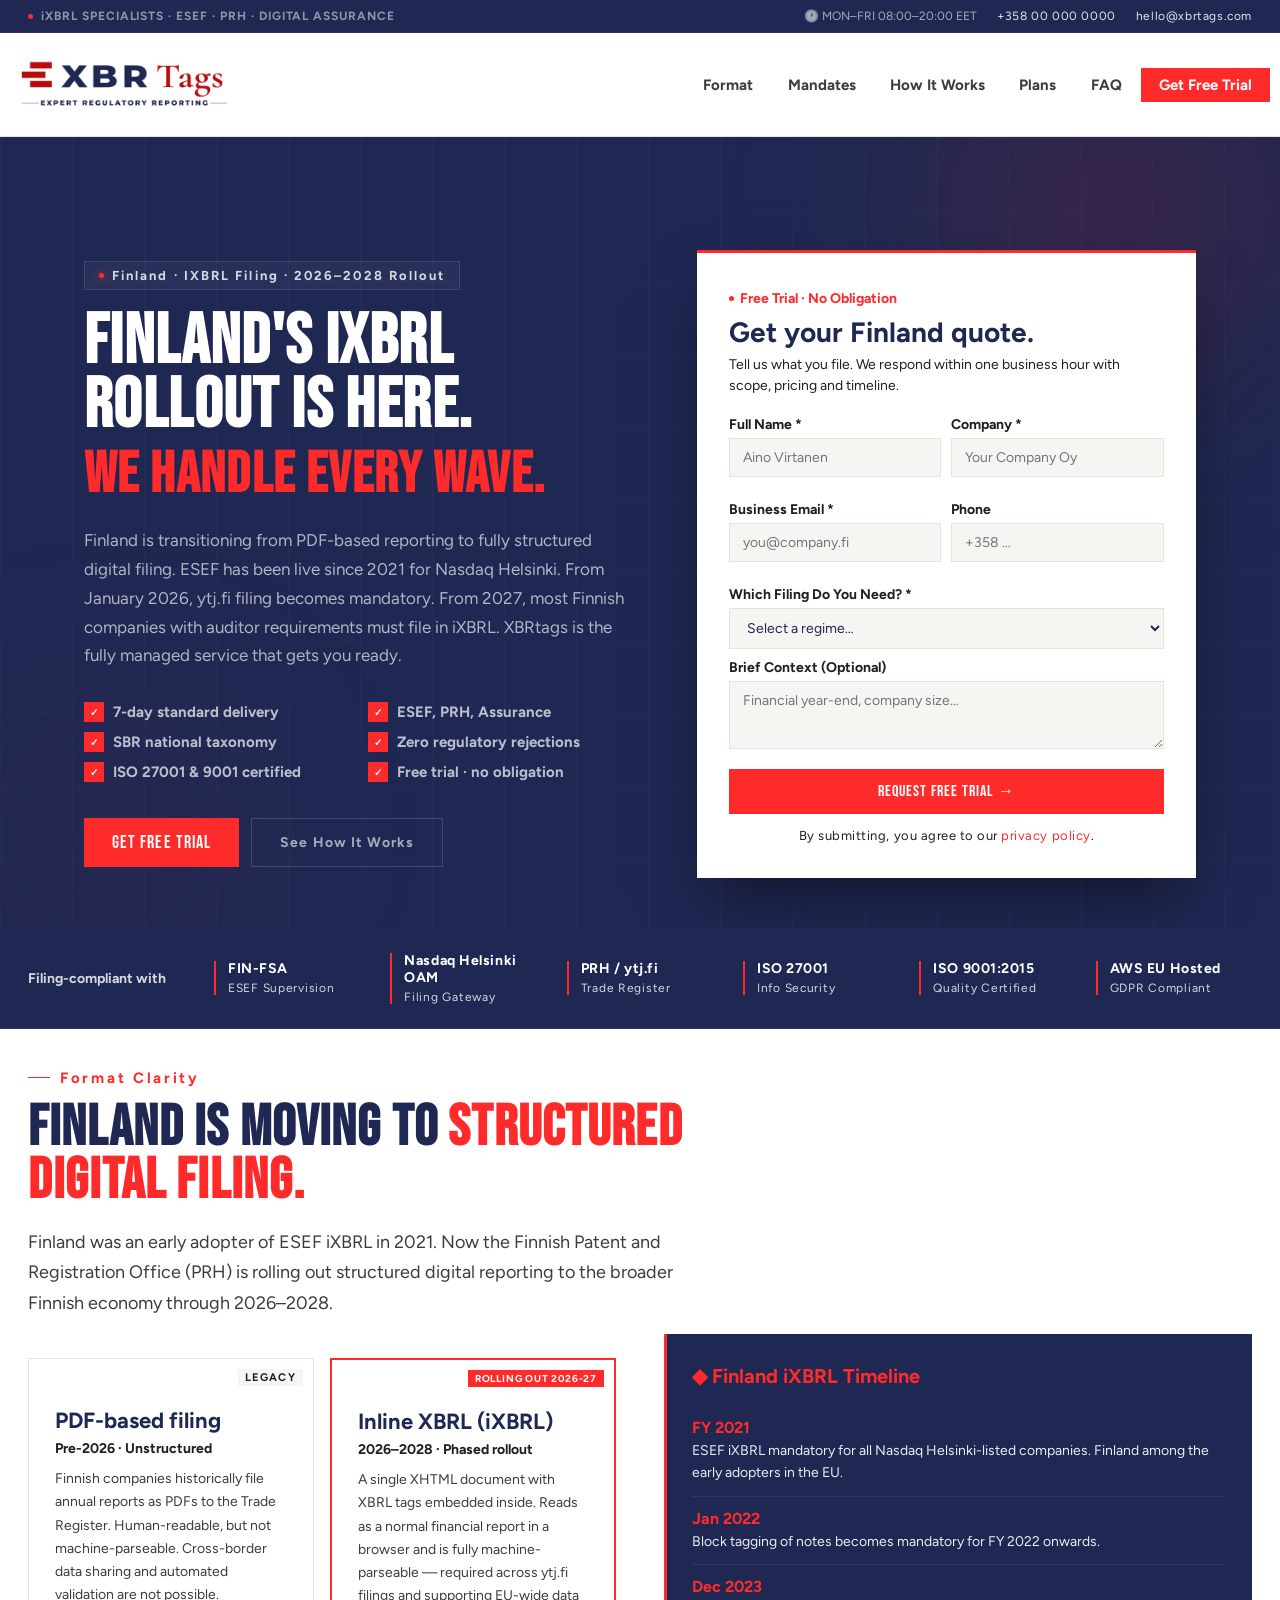
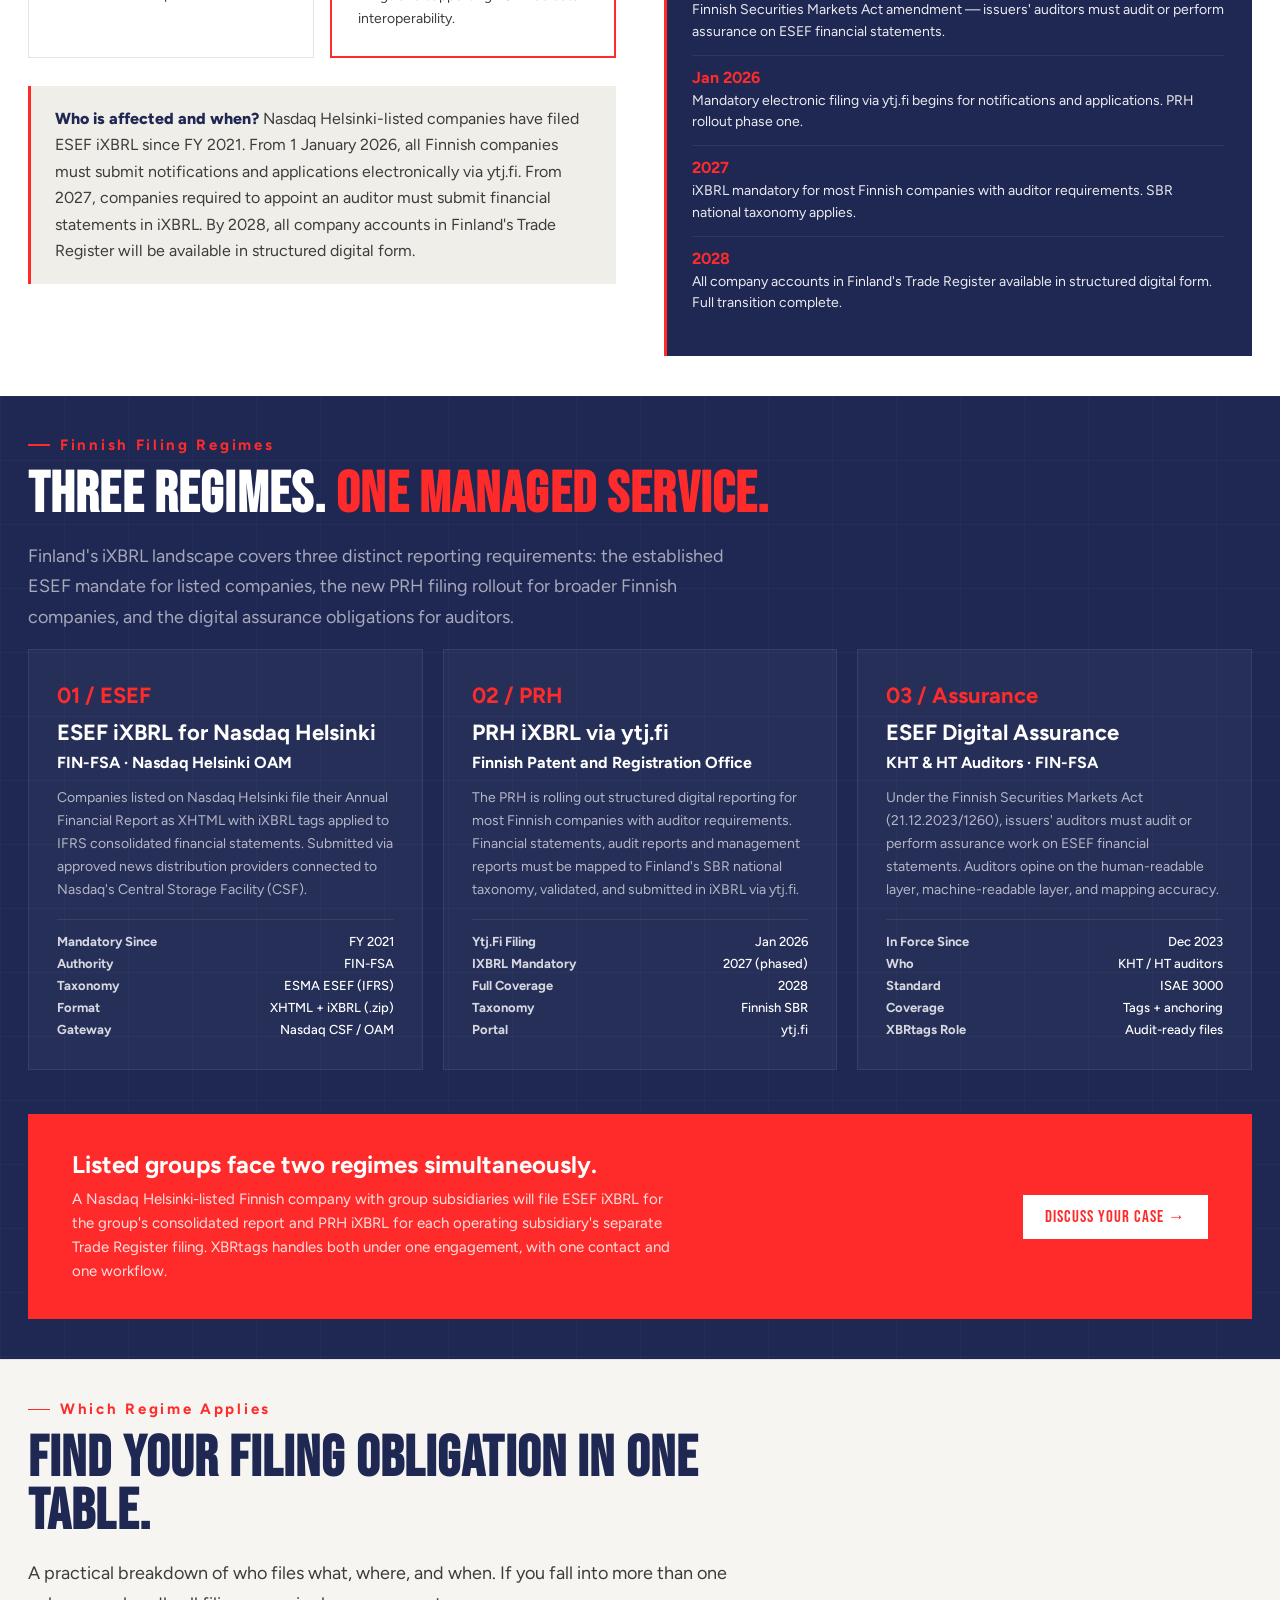
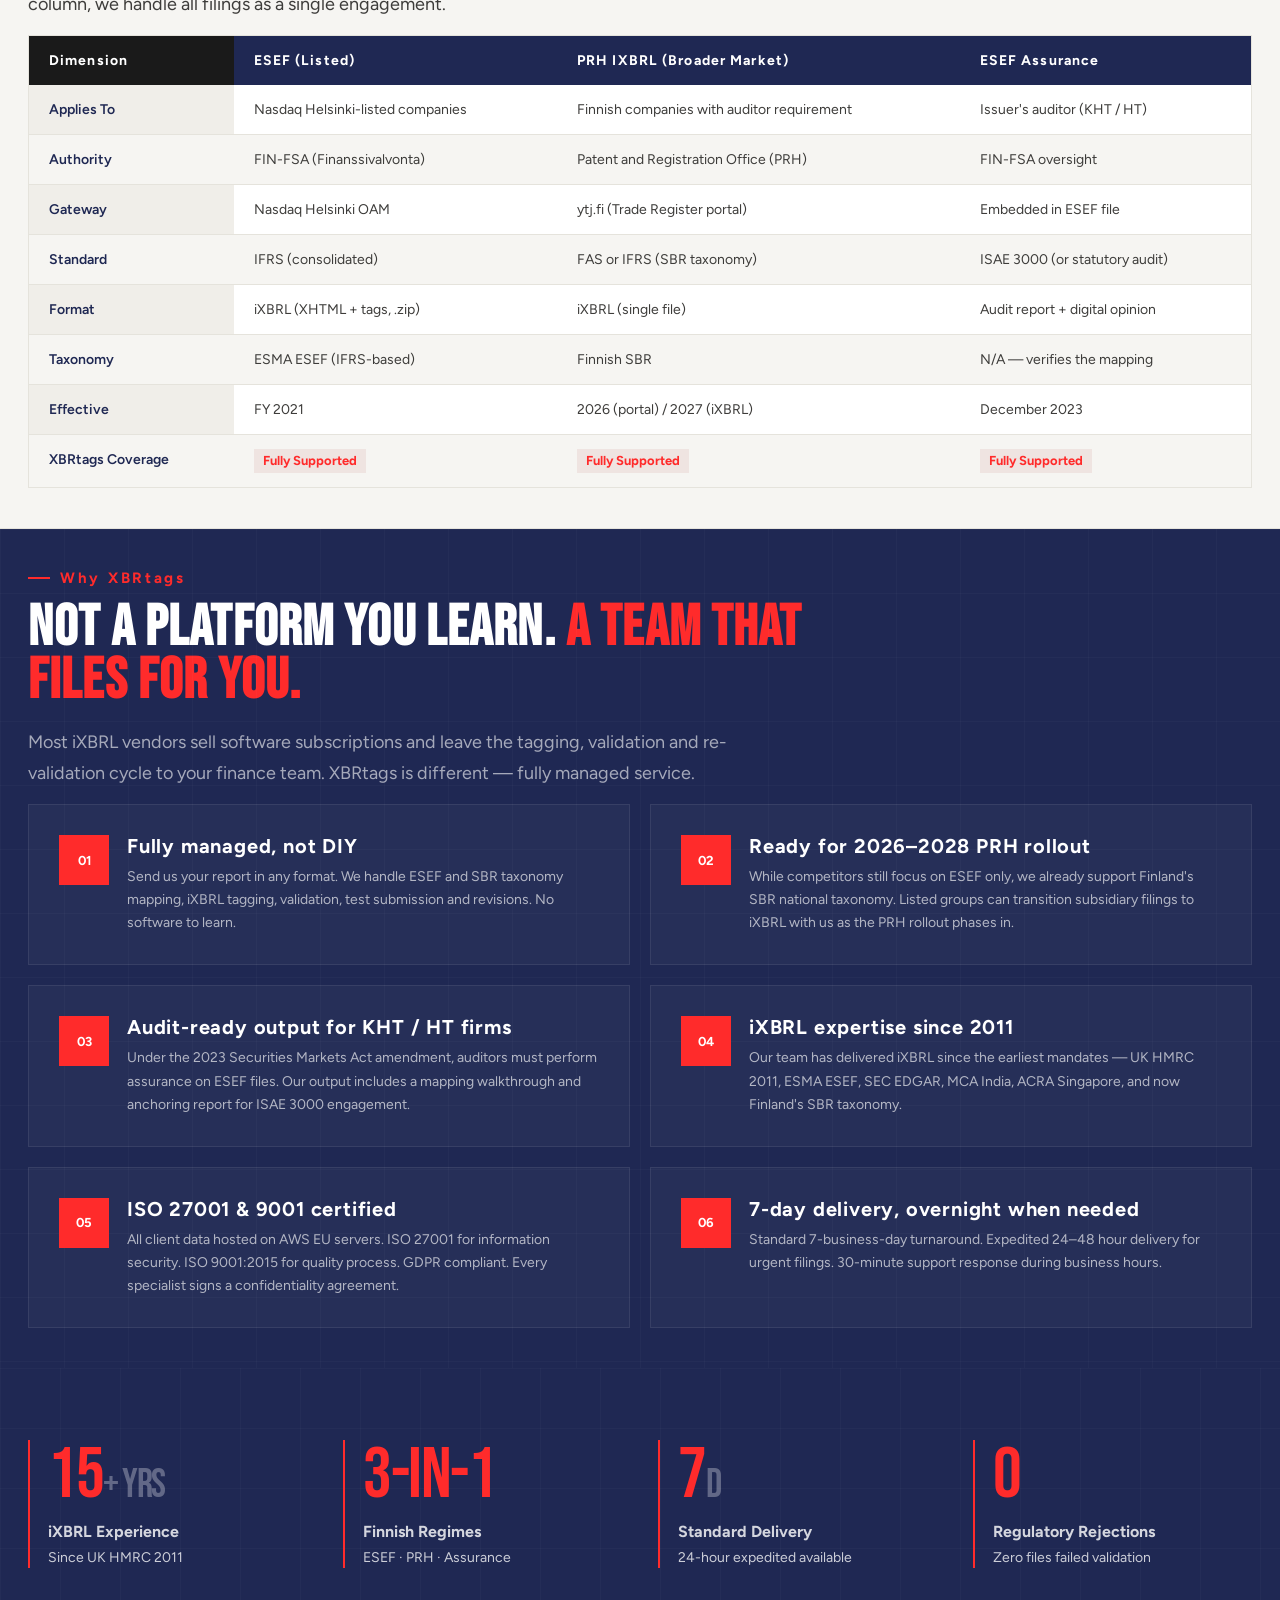
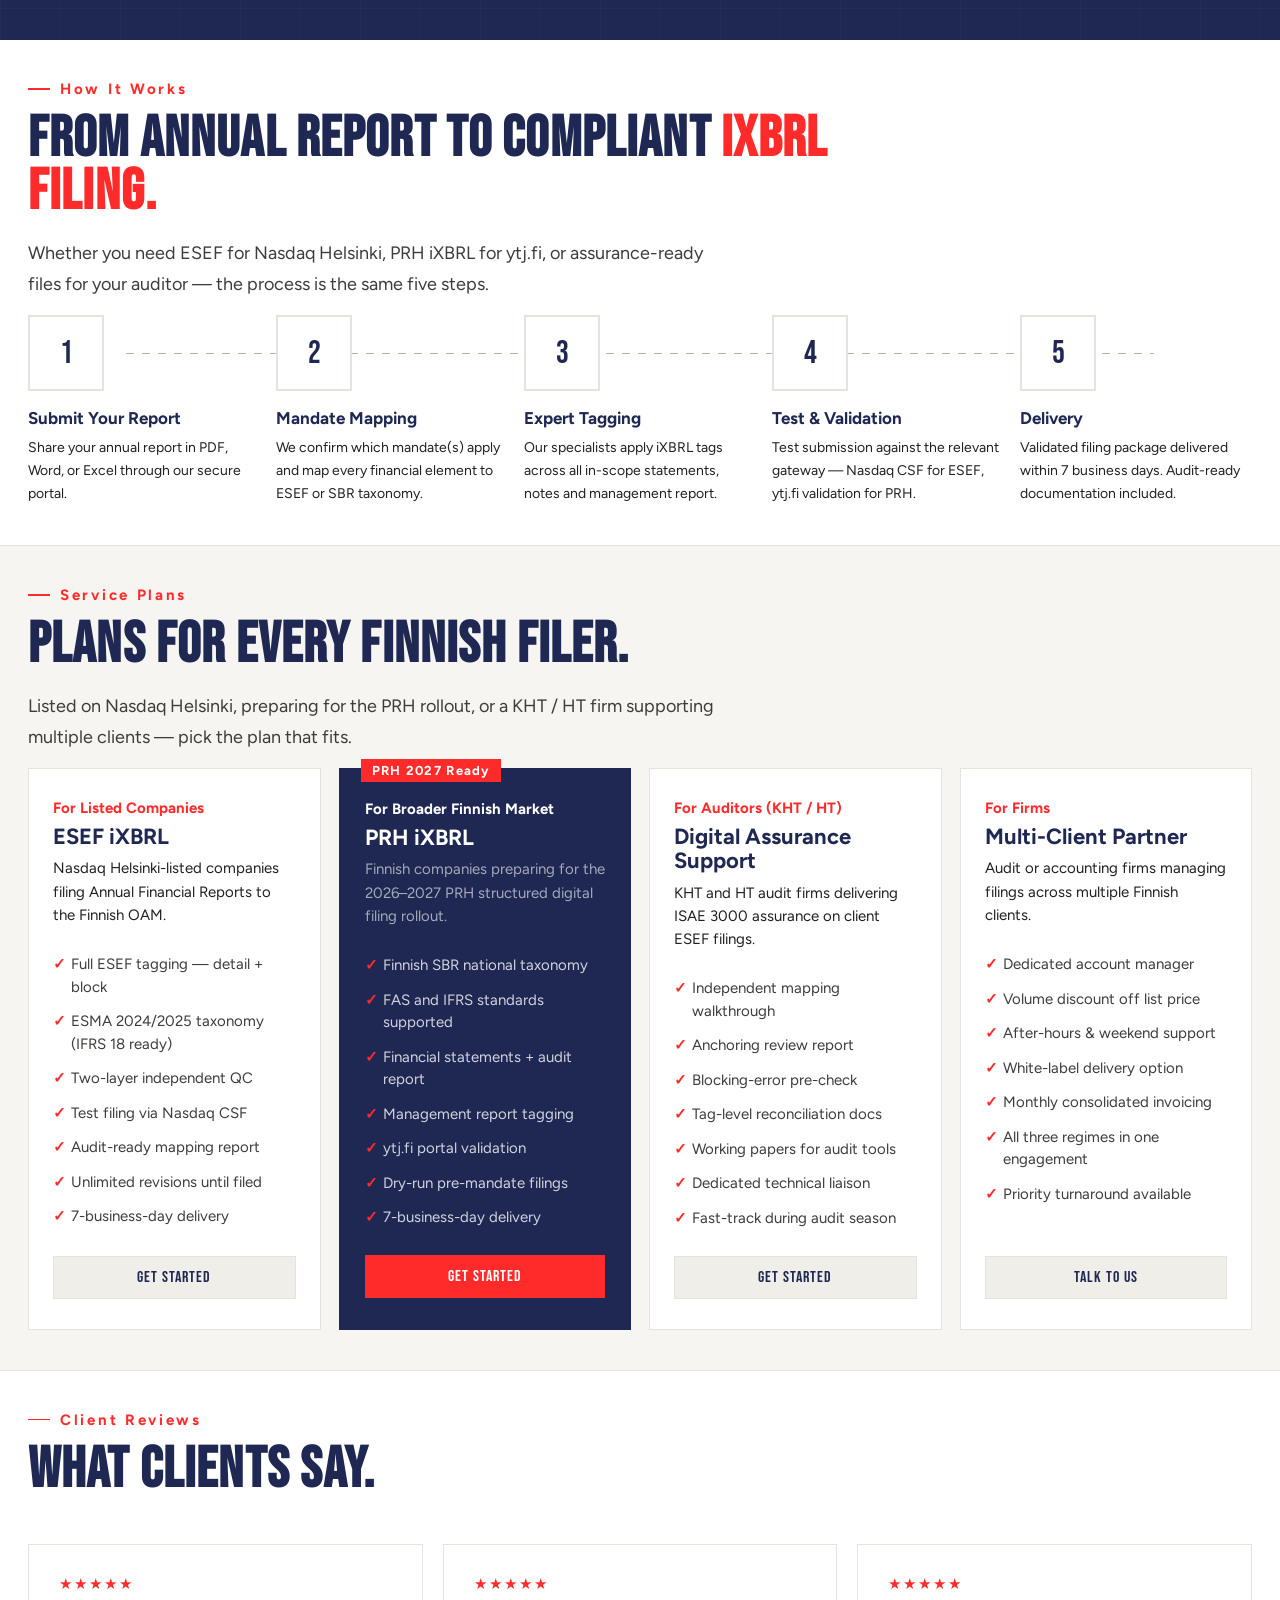
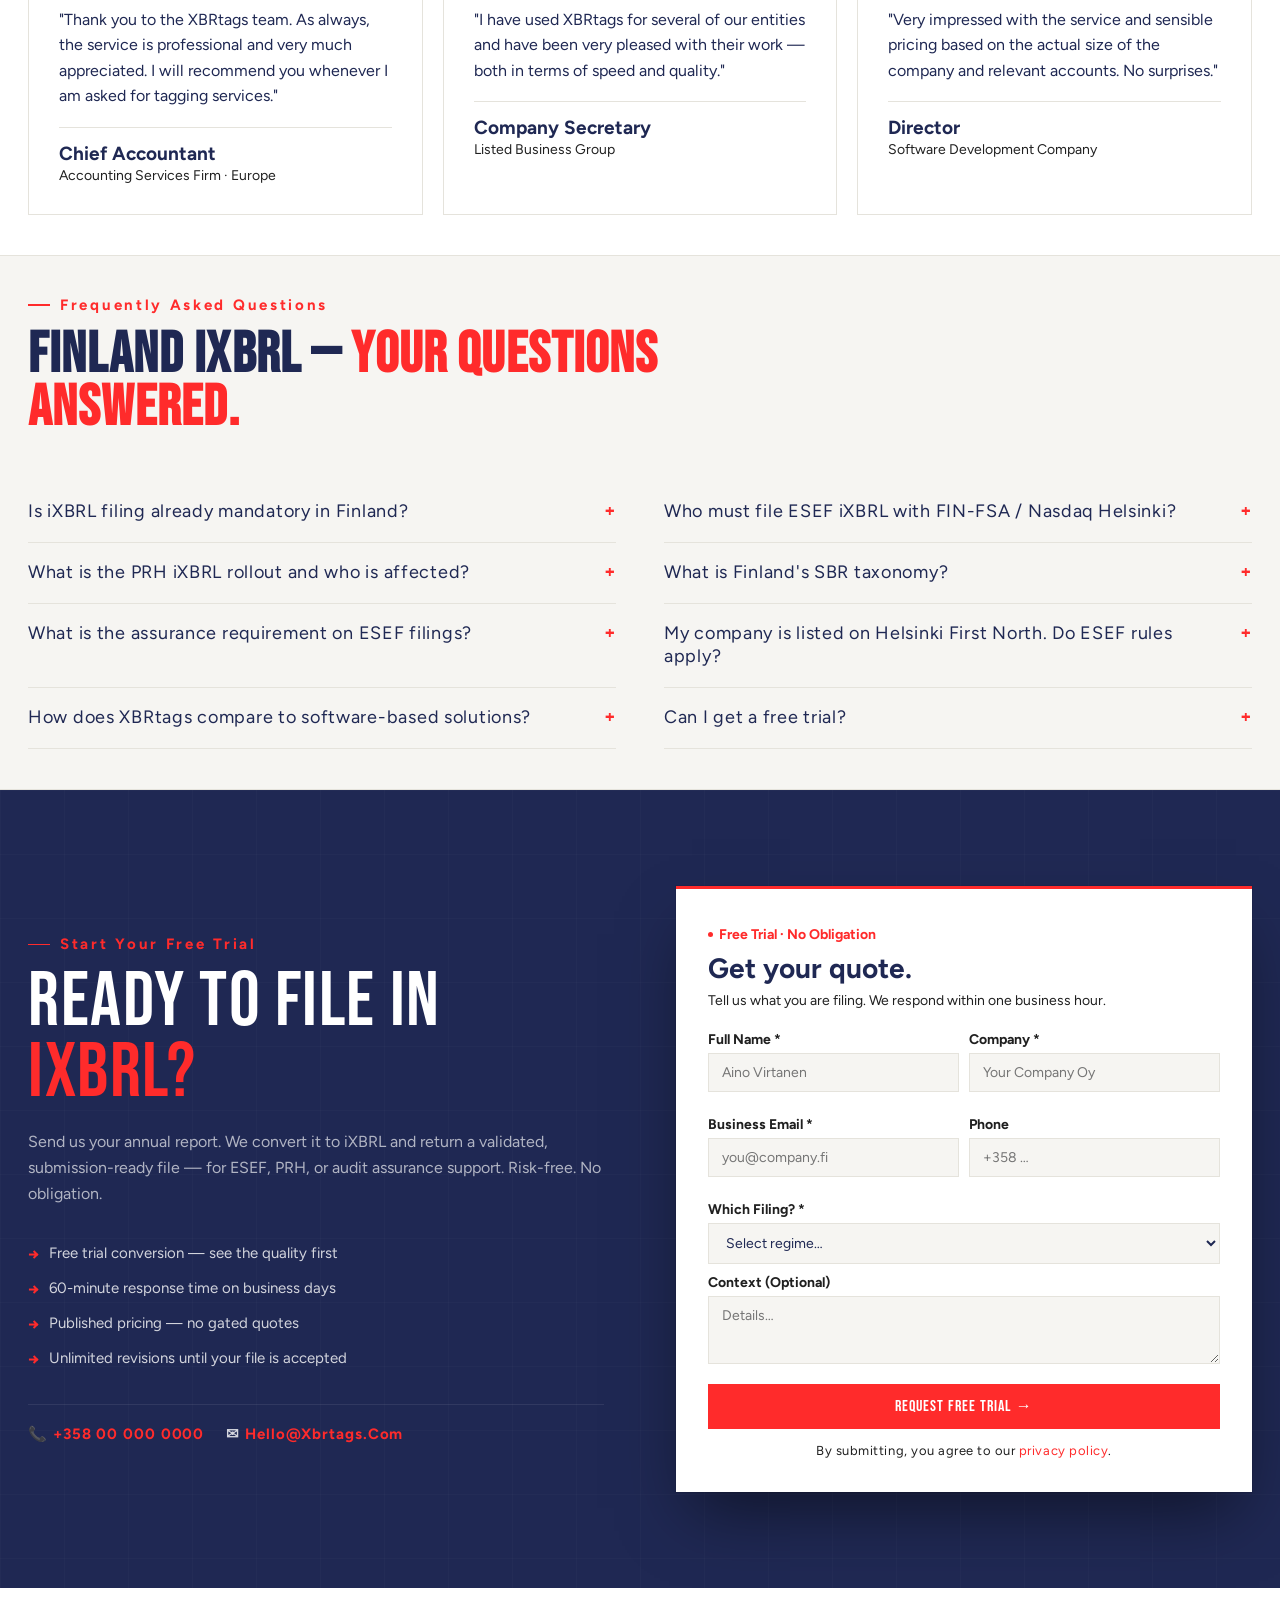
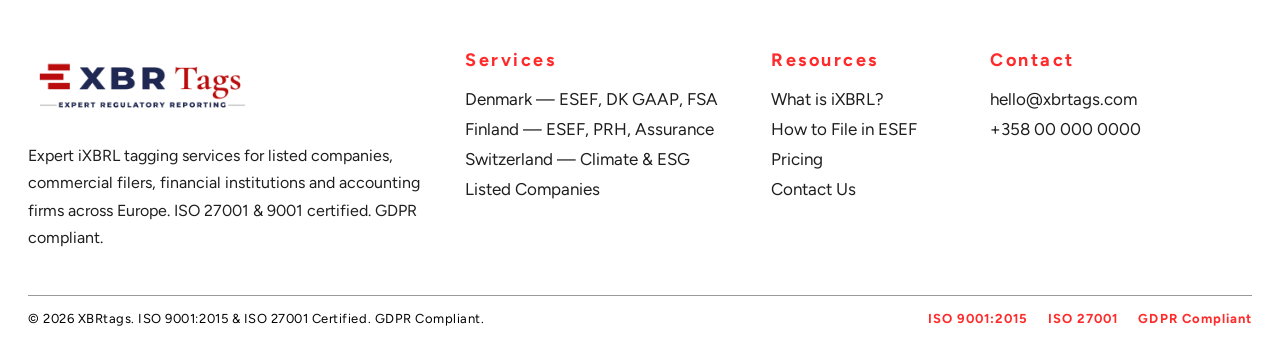
==== finland/index.html @ bd061dfb "first commit" ====
<!DOCTYPE html>
<html lang="en">
<head>
  <meta charset="UTF-8">
  <meta name="viewport" content="width=device-width, initial-scale=1.0">
  <title>iXBRL Filing Services Finland | ESEF, PRH & Digital Assurance | XBRtags</title>
  <meta name="description" content="Fully managed iXBRL filing for Finnish companies. ESEF for Nasdaq Helsinki, PRH iXBRL for ytj.fi (2026-2027 rollout) and ESEF assurance support. 7-day delivery. ISO 27001 & 9001 certified.">
  <link rel="preconnect" href="https://fonts.googleapis.com">
  <link href="https://fonts.googleapis.com/css2?family=Bebas+Neue&family=Figtree:ital,wght@0,300;0,400;0,500;0,600;0,700;0,800&family=Space+Mono:wght@400;700&display=swap" rel="stylesheet">
  <link href="https://cdn.jsdelivr.net/npm/bootstrap-icons@1.11.3/font/bootstrap-icons.css" rel="stylesheet">
<style>
*,*::before,*::after{box-sizing:border-box;margin:0;padding:0}
:root{
  --k:#1f2853;--w:#FFFFFF;--r:#ff2b2b;--r2:#B01E1E;
  --g0:#F0EEE9;--g1:#F6F5F2;--g2:#E5E3DC;--g3:#9A9890;--g4:#3D3C3A;
  --display:'Bebas Neue',sans-serif;
  --body:'Figtree',sans-serif;
  --mono:'Space Mono',monospace;
  --ease:cubic-bezier(.16,1,.3,1);
}
html{scroll-behavior:smooth;overflow-x:hidden}
body{font-family:var(--body);background:var(--w);color:var(--k);-webkit-font-smoothing:antialiased}
a{text-decoration:none;color:inherit}
.wrap{max-width:1350px;margin:0 auto;padding:0 28px}

/* REVEAL */
.rv{opacity:0;transform:translateY(24px);transition:opacity .85s var(--ease),transform .85s var(--ease)}
.rv.in{opacity:1;transform:none}
.d1{transition-delay:.1s}.d2{transition-delay:.2s}.d3{transition-delay:.32s}

/* TOP BAR */
.top-bar{background:var(--k);color:rgba(255,255,255,.6); font-size:12px;padding:9px 0;border-bottom:1px solid rgba(255,255,255,.06)}
.top-bar-inner{display:flex;justify-content:space-between;align-items:center;gap:16px;flex-wrap:wrap}
.top-bar-left{display:flex;align-items:center;gap:8px;color:rgba(255,255,255,.5);font-weight:700;letter-spacing:.08em}
.top-bar-left .dot{width:5px;height:5px;border-radius:50%;background:var(--r);flex-shrink:0}
.top-bar-right{display:flex;gap:20px;align-items:center}
.top-bar-right a{color:rgba(255, 255, 255, 0.882);transition:color .15s;letter-spacing:.05em}
.top-bar-right a:hover{color:#ff2b2b}

/* NAV */
nav{background:var(--w);border-bottom:1px solid var(--g2);position:sticky;top:0;z-index:100;box-shadow:0 2px 8px rgba(0,0,0,.06);transition:box-shadow .3s}
nav.scrolled{box-shadow:0 4px 20px rgba(0,0,0,.1)}
.nav-inner{display:flex;justify-content:space-between;align-items:center;padding:14px 10px !important;gap:16px}
.logo{display:flex;align-items:center}
.logo-text{font-family:var(--display);font-size:28px;color:var(--k);letter-spacing:.06em}
.logo-text span{color:var(--r)}
.nav-links{display:flex;gap:4px;align-items:center}
.nav-links a{display:flex;align-items:center;gap:5px;padding:0 .95rem;
      font-family:var(--body);font-size:15px;font-weight:700;color:var(--g4);
      border:none;background:none;cursor:pointer;position:relative;transition:color .15s;white-space:nowrap;}
.nav-links a:hover{color:var(--k);background:var(--g0)}
.nav-cta{background:var(--r)!important;color:var(--w)!important;padding:8px 18px!important}
.nav-cta:hover{background:var(--r2)!important;color:var(--w)!important}

/* HAMBURGER */
.hamburger{display:none;flex-direction:column;justify-content:center;align-items:center;width:40px;height:40px;border:1.5px solid var(--g2);border-radius:2px;background:var(--w);cursor:pointer;gap:5px;flex-shrink:0;transition:all .2s;padding:0}
.hamburger:hover{border-color:var(--r);background:var(--g0)}
.hamburger span{display:block;width:20px;height:2px;background:var(--k);border-radius:0;transition:all .3s var(--ease);transform-origin:center}
.hamburger.open span:nth-child(1){transform:translateY(7px) rotate(45deg)}
.hamburger.open span:nth-child(2){opacity:0;transform:scaleX(0)}
.hamburger.open span:nth-child(3){transform:translateY(-7px) rotate(-45deg)}

/* MOBILE MENU */
.mobile-menu{display:none;position:fixed;top:0;left:0;right:0;bottom:0;z-index:190;pointer-events:none}
.mobile-menu.open{pointer-events:all}
.mobile-menu-backdrop{position:absolute;inset:0;background:rgba(0,0,0,.6);opacity:0;transition:opacity .3s}
.mobile-menu.open .mobile-menu-backdrop{opacity:1}
.mobile-menu-panel{position:absolute;top:0;right:0;width:min(320px,88vw);height:100%;background:var(--w);box-shadow:-8px 0 40px rgba(0,0,0,.2);transform:translateX(100%);transition:transform .35s var(--ease);display:flex;flex-direction:column;overflow-y:auto}
.mobile-menu.open .mobile-menu-panel{transform:translateX(0)}
.mobile-menu-header{display:flex;justify-content:space-between;align-items:center;padding:18px 20px;border-bottom:1px solid var(--g2);background:var(--k)}
.mobile-menu-header .logo-text{color:var(--w);font-size:22px}
.mobile-close{width:36px;height:36px;border:1.5px solid rgba(255,255,255,.2);border-radius:2px;background:rgba(255,255,255,.06);color:var(--w);cursor:pointer;display:flex;align-items:center;justify-content:center;font-size:18px;transition:all .2s}
.mobile-close:hover{background:rgba(155,28,28,.3)}
.mobile-menu-body{padding:12px 0;flex:1}
.mobile-nav-link{display:flex;align-items:center;gap:12px;padding:14px 20px; font-size:13px;font-weight:700;letter-spacing:.08em;text-transform:capitalize;color:var(--g4);transition:all .15s;border-left:3px solid transparent}
.mobile-nav-link:hover{background:var(--g0);color:var(--k);border-left-color:var(--r)}
.mobile-nav-divider{height:1px;background:var(--g2);margin:8px 0}
.mobile-menu-footer{padding:20px;border-top:1px solid var(--g2);display:flex;flex-direction:column;gap:10px}
.mobile-btn-primary{display:block;text-align:center;padding:13px 20px;background:var(--r);color:var(--w);font-family:var(--display);font-size:18px;letter-spacing:.06em;border-radius:2px;transition:all .18s}
.mobile-btn-primary:hover{background:var(--r2)}
.mobile-btn-secondary{display:block;text-align:center;padding:11px 20px;background:var(--k);color:var(--w); font-size:12px;font-weight:700;letter-spacing:.08em;text-transform:capitalize;border-radius:2px;transition:all .18s}
.mobile-btn-secondary:hover{background:var(--r)}
body.menu-open{overflow:hidden}

/* HERO */
.hero{background:var(--k);padding:72px 56px 10px;position:relative;overflow:hidden;min-height:88vh;display:flex;align-items:center}
.hero-grid-pat{position:absolute;inset:0;background-image:linear-gradient(rgba(255,255,255,.025) 1px,transparent 1px),linear-gradient(90deg,rgba(255,255,255,.025) 1px,transparent 1px);background-size:72px 72px}
.hero-orb{position:absolute;border-radius:50%;filter:blur(100px)}
.hero-orb-1{width:500px;height:500px;background:radial-gradient(circle,rgba(155,28,28,.35) 0%,transparent 65%);top:-180px;right:-80px}
.hero-orb-2{width:380px;height:380px;background:radial-gradient(circle,rgba(155,28,28,.12) 0%,transparent 70%);bottom:-100px;left:-80px}
.hero-inner{position:relative;z-index:2;display:grid;grid-template-columns:1.1fr 1fr;gap:64px;align-items:center}
.hero-eyebrow{display:inline-flex;align-items:center;gap:8px; font-size:13px;font-weight:700;text-transform:capitalize;letter-spacing:.16em;color:rgb(255 255 255 / 81%);margin-bottom:20px;padding:6px 14px;border:1px solid rgba(255,255,255,.1);border-radius:0;background:rgba(255,255,255,.04)}
.hero-eyebrow::before{content:'';width:5px;height:5px;background:var(--r);border-radius:50%;box-shadow:0 0 8px var(--r);animation:pulse 2s ease-in-out infinite}
@keyframes pulse{0%,100%{opacity:1}50%{opacity:.4}}
.hero h1{font-family:var(--display);font-size:clamp(44px,5.5vw,90px);line-height:.92;letter-spacing:.02em;color:var(--w);margin-bottom:22px; }
.hero h1 em{ font-style:normal;color:var(--r);font-size:clamp(44px,4.5vw,90px)}
.hero-sub{font-size:17px;line-height:1.7;color:rgba(255,255,255,.65);margin-bottom:32px;max-width:540px}
.hero-checks{display:grid;grid-template-columns:1fr 1fr;gap:10px 20px;margin-bottom:36px}
.hero-chk{display:flex;align-items:center;gap:9px; font-size:15px;color:rgba(255,255,255,.7);font-weight:700;}
.hero-chk::before{content:'✓';width:20px;height:20px;min-width:20px;background:var(--r);color:var(--w);border-radius:0;display:flex;align-items:center;justify-content:center;font-size:10px;font-weight:800}
.hero-btns{display:flex;gap:12px;flex-wrap:wrap}
.btn-primary{background:var(--r);color:var(--w);padding:14px 28px;font-family:var(--display);font-size:18px;letter-spacing:.06em;border:none;cursor:pointer;transition:all .18s;display:inline-flex;align-items:center;gap:8px}
.btn-primary:hover{background:var(--r2);transform:translateY(-1px)}
.btn-primary:disabled{opacity:.6;cursor:not-allowed;transform:none}
.btn-outline{background:transparent;color:rgba(255,255,255,.6);padding:14px 28px; font-size:14px;font-weight:700;letter-spacing:.08em;text-transform:capitalize;border:1.5px solid rgba(255,255,255,.15);cursor:pointer;transition:all .18s;display:inline-flex;align-items:center;gap:8px}
.btn-outline:hover{border-color:rgba(255, 255, 255, 0.882);color:var(--w)}

/* HERO FORM */
.hero-form-card{background:var(--w);border-radius:0;padding:36px 32px 32px;box-shadow:0 32px 64px -16px rgba(0,0,0,.5),0 0 0 1px rgba(0,0,0,.08);position:relative;overflow:hidden}
.hero-form-card::before{content:'';position:absolute;top:0;left:0;right:0;height:3px;background:var(--r)}
.form-badge{display:inline-flex;align-items:center;gap:6px; font-size:14px;font-weight:700;text-transform:capitalize;color:var(--r);margin-bottom:10px}
.form-badge::before{content:'';width:5px;height:5px;background:var(--r);border-radius:50%}
.hero-form-card h3{font-size:28px;font-weight:700;color:var(--k);margin-bottom:6px;line-height:1.1}
.form-sub{font-size:14px;color:#202020;margin-bottom:20px;line-height:1.5}
.form-row{display:grid;grid-template-columns:1fr 1fr;gap:10px;margin-bottom:10px}
.form-field{margin-bottom:10px}
.form-field label{display:block;font-size:14px;font-weight:700;text-transform:capitalize;color:#202020;margin-bottom:5px}
.form-field input,.form-field select,.form-field textarea{width:100%;padding:10px 13px;border:1.5px solid var(--g2);border-radius:0;font-family:var(--body);font-size:14px;color:var(--k);background:var(--g1);transition:all .15s}
.form-field input:focus,.form-field select:focus,.form-field textarea:focus{outline:none;border-color:var(--r);background:var(--w);box-shadow:0 0 0 3px rgba(155,28,28,.08)}
.form-field textarea{resize:vertical;min-height:68px}
.form-footer-inner{margin-top:16px;display:flex;flex-direction:column;gap:12px}
.form-footer-inner .btn-primary{width:100%;justify-content:center;padding:13px 20px;font-size:16px}
.form-note{ font-size:13px;color:#202020;text-align:center;line-height:1.5;letter-spacing:.04em}
.form-note a{color:var(--r)}
.field-error{font-size:11px;color:var(--r);margin-top:4px;display:block}
.input-error{border-color:var(--r)!important;background-color:#fff8f8!important}
.form-success-message{margin-top:20px;padding:16px;background:var(--g0);border-left:3px solid var(--r);color:var(--k); font-size:12px;font-weight:700;letter-spacing:.06em;display:none}
.form-success-message.active{display:block}
.form-error-message{margin-top:20px;padding:16px;background:#fff0f0;border-left:3px solid var(--r);color:var(--r2); font-size:12px;font-weight:700;letter-spacing:.06em;display:none}
.form-error-message.active{display:block}

/* TRUST BAR */
.trust-bar{background:var(--k);border-bottom:1px solid rgba(255,255,255,.06);padding:24px 0}
.trust-bar-inner{display:grid;grid-template-columns:auto 1fr;gap:48px;align-items:center}
.trust-bar-label{ font-size:14px;font-weight:700;color:rgb(255 255 255 / 81%);max-width:160px;line-height:1.4}
.trust-items{display:grid;grid-template-columns:repeat(6,1fr);gap:20px;align-items:center}
.ti{display:flex;flex-direction:column;gap:3px;padding-left:12px;border-left:2px solid var(--r)}
.ti-name{ font-size:14px;font-weight:700;color:var(--w);line-height:1.2;letter-spacing:.04em}
.ti-desc{font-size:12px;color:rgb(255 255 255 / 81%);text-transform:capitalize;letter-spacing:.06em;}

/* SECTIONS */
section{padding:2.5rem 0}
.sec-white{background:var(--w)}
.sec-gray{background:var(--g1);border-top:1px solid var(--g2);border-bottom:1px solid var(--g2)}
.sec-dark{background:var(--k);color:var(--w);position:relative;overflow:hidden}
.sec-dark-bg{position:absolute;inset:0;background-image:linear-gradient(rgba(255,255,255,.025) 1px,transparent 1px),linear-gradient(90deg,rgba(255,255,255,.025) 1px,transparent 1px);background-size:64px 64px;pointer-events:none}
.sec-eyebrow{ font-size:15px;font-weight:700;text-transform:capitalize;letter-spacing:.18em;color:var(--r);margin-bottom:14px;display:flex;align-items:center;gap:10px}
.sec-eyebrow::before{content:'';width:22px;height:1.5px;background:var(--r);flex-shrink:0}
.sec-title{font-family:var(--display);font-size:clamp(40px,4.5vw,72px);letter-spacing:.02em;line-height:.92;color:var(--k);margin-bottom:20px;max-width:800px}
.sec-title em{ font-style:normal;color:var(--r)}
.sec-dark .sec-title{color:var(--w)}
.sec-intro{font-size:18px;color:var(--g4);max-width:700px;line-height:1.7;margin-bottom:16px}
.sec-dark .sec-intro{color:rgba(255,255,255,.6)}

/* FORMAT */
.format-grid{display:grid;grid-template-columns:1fr 1fr;gap:48px;align-items:start}
.format-comparison{display:grid;grid-template-columns:1fr 1fr;gap:16px;margin-top:24px}
.format-card{background:var(--w);padding:26px;border-radius:0;border:1.5px solid var(--g2);position:relative}
.format-card.legacy::after{content:'LEGACY';position:absolute;top:10px;right:10px; font-size:11px;font-weight:700;letter-spacing:.12em;color:#202020;background:var(--g1);padding:2px 7px}
.format-card.current{border-color:var(--r);border-width:2px}
.format-card.current::after{content:'ROLLING OUT 2026-27';position:absolute;top:10px;right:10px; font-size:10px;font-weight:700;letter-spacing:.08em;color:var(--w);background:var(--r);padding:2px 7px}
.format-card h4{font-size:22px;font-weight:700;color:var(--k);margin-bottom:6px;margin-top:22px}
.format-card .format-sub{ font-size:14px;color:#202020;margin-bottom:10px;font-weight:700}
.format-card p{font-size:14px;color:var(--g4);line-height:1.65}
.format-timeline{background:var(--k);color:var(--w);padding:30px 28px;position:relative;overflow:hidden}
.format-timeline::before{content:'';position:absolute;top:0;left:0;width:3px;height:100%;background:var(--r)}
.format-timeline h4{font-size:20px;color:var(--r);margin-bottom:18px}
.tl-item{padding:12px 0;border-bottom:1px solid rgba(255,255,255,.07);font-size:14px}
.tl-item:last-child{border-bottom:none}
.tl-date{ font-size:16px;font-weight:700;color:var(--r);text-transform:capitalize;margin-bottom:3px}
.tl-desc{color:rgba(255, 255, 255, 0.91);line-height:1.55}
.format-callout{margin-top:28px;padding:20px 24px;background:var(--g0);border-left:3px solid var(--r)}
.format-callout p{font-size:16px;color:var(--g4);line-height:1.65}
.format-callout strong{color:var(--k);font-weight:800}

/* MANDATES */
.mandates-grid{display:grid;grid-template-columns:repeat(3,1fr);gap:20px}
.mandate-card{padding:32px 28px;background:rgba(255,255,255,.03);border:1.5px solid rgba(255,255,255,.08);transition:all .35s}
.mandate-card:hover{border-color:var(--r);transform:translateY(-5px);background:rgba(255,255,255,.05)}
.mandate-num{ font-size:22px;font-weight:700;color:#ff2b2b;text-transform:capitalize;margin-bottom:12px}
.mandate-card h3{font-size:22px;color:var(--w);margin-bottom:8px;line-height:1.1}
.mandate-auth{ font-size:16px;color:#ffffff;font-weight:700;margin-bottom:14px}
.mandate-desc{color:rgba(255,255,255,.65);font-size:14px;line-height:1.65;margin-bottom:18px}
.mandate-meta{padding-top:14px;border-top:1px solid rgba(255,255,255,.08);display:grid;gap:7px}
.m-row{display:flex;justify-content:space-between;gap:10px}
.m-row span:first-child{color:rgb(255 255 255 / 81%); font-size:13px;font-weight:700;text-transform:capitalize;}
.m-row span:last-child{color:var(--w); font-weight:500;text-align:right;font-size:13px}

/* COMBINED BANNER */
.combined-banner{margin-top:44px;background:var(--r);color:var(--w);padding:36px 44px;display:grid;grid-template-columns:1fr auto;gap:36px;align-items:center;position:relative;overflow:hidden}
/* .combined-banner::before{content:'';position:absolute;top:-60%;right:-5%;width:360px;height:360px;background:radial-gradient(circle,rgba(0,0,0,.2) 0%,transparent 70%)} */
.combined-banner h3{font-size:24px;margin-bottom:8px;font-weight:bold;}
.combined-banner p{color:rgba(255,255,255,.85);font-size:15px;max-width:600px;line-height:1.6}
.btn-combined{background:var(--w);color:var(--r);padding:12px 22px;font-family:var(--display);font-size:17px;letter-spacing:.06em;white-space:nowrap;transition:all .18s;display:inline-flex;align-items:center;gap:6px}
.btn-combined:hover{background:var(--k);color:var(--w)}

/* TABLE */
.table-wrap{border:1px solid var(--g2);overflow:hidden;background:var(--w)}
.table-scroll{overflow-x:auto}
.table-wrap table{width:100%;border-collapse:collapse;font-size:14px;min-width:560px}
.table-wrap th{background:var(--k);color:var(--w);text-align:left;padding:16px 20px; font-weight:700;font-size:14px;text-transform:capitalize;letter-spacing:.08em}
.table-wrap th:first-child{background:#1a1a1a}
.table-wrap td{padding:14px 20px;border-bottom:1px solid var(--g2);vertical-align:top;line-height:1.5;color:var(--g4)}
.table-wrap tr:last-child td{border-bottom:none}
.table-wrap tr:nth-child(even){background:var(--g1)}
.table-wrap td:first-child{ font-weight:600;color:var(--k);font-size:14px;text-transform:capitalize;background:var(--g0);min-width:150px}
.table-wrap tr:nth-child(even) td:first-child{background:var(--g1)}
.tag-req{display:inline-block;padding:2px 9px;background:rgba(155,28,28,.08);color:var(--r); font-size:13px;font-weight:700;}
.tag-no{display:inline-block;padding:2px 9px;background:var(--g1);color:#202020; font-size:10px;font-weight:700;text-transform:capitalize;letter-spacing:.06em}
.tag-ok{display:inline-block;padding:2px 9px;background:rgba(0,0,0,.06);color:var(--k); font-size:10px;font-weight:700;text-transform:capitalize;letter-spacing:.06em}

/* DIFF CARDS */
.diff-grid{display:grid;grid-template-columns:repeat(2,1fr);gap:20px;position:relative;z-index:2}
.diff-card{background:rgba(255,255,255,.03);border:1.5px solid rgba(255,255,255,.08);padding:30px;display:grid;grid-template-columns:auto 1fr;gap:18px;align-items:start;transition:all .3s}
.diff-card:hover{border-color:var(--r);background:rgba(255,255,255,.05);transform:translateY(-3px)}
.diff-icon{width:50px;height:50px;min-width:50px;background:var(--r);color:var(--w);display:flex;align-items:center;justify-content:center; font-size:13px;font-weight:700}
.diff-card h4{font-size:20px;letter-spacing:.04em;color:var(--w);margin-bottom:8px;line-height:1.1}
.diff-card p{font-size:14px;color:rgba(255,255,255,.65);line-height:1.65}

/* PROCESS */
.process-grid{display:grid;grid-template-columns:repeat(5,1fr);gap:16px;position:relative}
.process-grid::before{content:'';position:absolute;top:38px;left:8%;right:8%;height:1px;background:repeating-linear-gradient(90deg,rgba(155,28,28,.4) 0,rgba(155,28,28,.4) 8px,transparent 8px,transparent 16px)}
.proc-step{position:relative}
.proc-num{width:76px;height:76px;background:var(--w);border:2px solid var(--g2);display:flex;align-items:center;justify-content:center;font-family:var(--display);font-size:32px;color:var(--k);margin-bottom:18px;position:relative;z-index:2;transition:all .28s}
.proc-step:hover .proc-num{background:var(--r);color:var(--w);border-color:var(--r)}
.proc-step h4{font-size:17px;color:var(--k);margin-bottom:8px;line-height:1.1}
.proc-step p{color:#202020;font-size:14px;line-height:1.65}

/* STATS */
.stats-bar{background:var(--k);padding:72px 0;position:relative;overflow:hidden}
.stats-bar::before{content:'';position:absolute;inset:0;background-image:linear-gradient(rgba(255,255,255,.025) 1px,transparent 1px),linear-gradient(90deg,rgba(255,255,255,.025) 1px,transparent 1px);background-size:60px 60px}
.stats-grid{display:grid;grid-template-columns:repeat(4,1fr);gap:36px;position:relative;z-index:1}
.stat-item{padding-left:18px;border-left:2px solid var(--r)}
.stat-num{font-family:var(--display);font-size:clamp(44px,6vw,72px);color:var(--r);line-height:1;letter-spacing:-.02em;margin-bottom:10px}
.stat-num em{font-style:normal;font-size:.55em;color:rgba(255,255,255,.3); font-weight:400}
.stat-label{ font-size:16px;font-weight:700;color:rgb(255 255 255 / 81%);margin-bottom:6px}
.stat-desc{font-size:14px;color:rgba(255, 255, 255, 0.773);line-height:1.5}

/* PLANS */
.plans-grid{display:grid;grid-template-columns:repeat(4,1fr);gap:18px}
.plan-card{background:var(--w);border:1.5px solid var(--g2);padding:30px 24px;display:flex;flex-direction:column;position:relative;transition:all .3s}
.plan-card:hover{border-color:var(--r);box-shadow:0 8px 32px rgba(155,28,28,.1);transform:translateY(-4px)}
.plan-card.featured{border:2px solid var(--k);background:var(--k);color:var(--w)}
.plan-card.featured .plan-tag,.plan-card.featured .plan-name{color:var(--w)}
.plan-card.featured .plan-desc{color:rgba(255,255,255,.6)}
.plan-card.featured .plan-ul li{color:rgba(255,255,255,.8)}
.plan-card.featured .plan-ul li::before{color:var(--r)}
.plan-badge{position:absolute;top:-11px;left:20px;background:var(--r);color:var(--w); font-size:13px;font-weight:700;padding:4px 11px;text-transform:capitalize;letter-spacing:.1em}
.plan-tag{ font-size:15px;font-weight:700;text-transform:capitalize;color:var(--r);margin-bottom:8px}
.plan-name{font-size:22px;font-weight:700;color:var(--k);line-height:1.1;margin-bottom:8px}
.plan-desc{color:#202020;font-size:15px;line-height:1.55;margin-bottom:20px}
.plan-ul{list-style:none;flex:1;margin-bottom:20px}
.plan-ul li{font-size:15px;padding:6px 0 6px 18px;position:relative;color:var(--g4);line-height:1.5}
.plan-ul li::before{content:'✓';position:absolute;left:0;color:var(--r);font-weight:800}
.plan-btn{display:block;text-align:center;padding:11px 16px;font-family:var(--display);font-size:16px;letter-spacing:.06em;background:var(--g0);color:var(--k);border:1.5px solid var(--g2);transition:all .18s;cursor:pointer}
.plan-btn:hover{background:var(--k);color:var(--w);border-color:var(--k)}
.plan-card.featured .plan-btn{background:var(--r);color:var(--w);border-color:var(--r)}
.plan-card.featured .plan-btn:hover{background:var(--r2)}

/* TESTIMONIALS */
.tg{display:grid;grid-template-columns:repeat(3,1fr);gap:20px}
.tc{background:var(--w);padding:30px;border:1.5px solid var(--g2);transition:all .3s}
.tc:hover{transform:translateY(-4px);border-color:var(--r);box-shadow:0 8px 32px rgba(155,28,28,.08)}
.tc-stars{color:var(--r);font-size:15px;letter-spacing:2px;margin-bottom:14px}
.tc-quote{font-size:16px;line-height:1.6;color:var(--k);margin-bottom:18px; font-style:normal}
.tc-author{ font-size:14px;color:#202020;padding-top:14px;border-top:1px solid var(--g2);}
.tc-author strong{display:block;color:var(--k);font-size:19px;margin-bottom:2px}

/* FAQ */
.faq-grid{display:grid;grid-template-columns:1fr 1fr;gap:0 48px}
.faq-item{border-bottom:1px solid var(--g2)}
.faq-item summary{cursor:pointer;padding:18px 0;font-size:18px;letter-spacing:.04em;color:var(--k);list-style:none;display:flex;justify-content:space-between;align-items:flex-start;gap:14px;line-height:1.3}
.faq-item summary::-webkit-details-marker{display:none}
.faq-item summary::after{content:'+';font-size:24px;font-weight:400;color:var(--r);transition:transform .2s;line-height:1;flex-shrink:0;font-family:var(--display)}
.faq-item[open] summary::after{transform:rotate(45deg)}
.faq-item p{padding:0 0 18px;color:var(--g4);font-size:16px;line-height:1.7}

/* CTA FINAL */
.cta-final{background:var(--k);color:var(--w);padding:96px 0;position:relative;overflow:hidden}
.cta-final::before{content:'';position:absolute;inset:0;background-image:linear-gradient(rgba(255,255,255,.02) 1px,transparent 1px),linear-gradient(90deg,rgba(255,255,255,.02) 1px,transparent 1px);background-size:64px 64px}
.cta-grid{display:grid;grid-template-columns:1fr 1fr;gap:72px;align-items:center;position:relative;z-index:1}
.cta-title{font-family:var(--display);font-size:clamp(44px,6vw,80px);font-weight:400;line-height:.92;letter-spacing:.02em;margin-bottom:20px}
.cta-title em{color:var(--r);font-style:normal;}
.cta-sub{font-size:16px;color:rgba(255,255,255,.65);line-height:1.65;margin-bottom:28px}
.cta-list{list-style:none;margin-bottom:28px}
.cta-list li{display:flex;align-items:flex-start;gap:10px;padding:8px 0;font-size:15px;color:rgba(255,255,255,.8)}
.cta-list li::before{content:'→';color:var(--r);font-weight:800;margin-top:1px}
.cta-contacts{display:flex;gap:22px;padding-top:20px;border-top:1px solid rgba(255,255,255,.08); font-size:15px;font-weight:700;color:rgb(255 255 255 / 81%);flex-wrap:wrap;letter-spacing:.06em;text-transform:capitalize}
.cta-contacts a{color:#ff2b2b}

/* FOOTER */
footer{background:#fff;color:rgba(255,255,255,.5);border-top:1px solid rgba(255,255,255,.06);padding:60px 0 28px}
.footer-grid{display:grid;grid-template-columns:1.5fr 1fr 175px 1fr;gap:44px;margin-bottom:44px}
.footer-brand p{margin-top:14px;font-size:16px;line-height:1.7;max-width:400px;color:rgba(0, 0, 0, 0.882)}
footer h5{ color:#ff2b2b;font-size:18px;text-transform:capitalize;letter-spacing:.14em;margin-bottom:18px;font-weight:700}
footer ul{list-style:none}
footer ul li{margin-bottom:10px}
footer a{color:rgba(0, 0, 0, 0.882);font-size:17px;transition:color .18s}
footer a:hover{color:#ff2b2b}
.footer-bottom{padding-top: 15px;color: #000000;border-top:1px solid rgba(0, 0, 0, 0.396);display:flex;justify-content:space-between;align-items:center;gap:20px;flex-wrap:wrap; font-size:13px;letter-spacing:.04em}
.footer-certs{display:flex;gap:20px; font-size:13px;font-weight:700;text-transform:capitalize;letter-spacing:.08em}
.footer-certs span{color:#ff2b2b}

/* RESPONSIVE */
@media(max-width:1100px){
  .hero-inner{grid-template-columns:1fr;gap:44px}
  .hero{min-height:auto;padding:56px 0 72px}
  .cta-grid{grid-template-columns:1fr;gap:44px}
  .mandates-grid{grid-template-columns:repeat(2,1fr)}
  .plans-grid{grid-template-columns:repeat(2,1fr)}
  .tg{grid-template-columns:repeat(2,1fr)}
  .diff-grid{grid-template-columns:1fr}
  .process-grid{grid-template-columns:repeat(3,1fr)}
  .process-grid::before{display:none}
  .trust-items{grid-template-columns:repeat(3,1fr)}
  .trust-bar-inner{grid-template-columns:1fr;gap:20px}
  .stats-grid{grid-template-columns:repeat(2,1fr);gap:28px}
  .footer-grid{grid-template-columns:1fr 1fr;gap:32px}
  .faq-grid{grid-template-columns:1fr}
  .format-grid{grid-template-columns:1fr}
  .nav-links a:not(.nav-cta){display:none !important}
  .nav-cta{display:none !important}
  .hamburger{display:flex}
  .mobile-menu{display:block}
}
@media(max-width:640px){
  section{padding:2rem 0}
  .wrap{padding:0 20px}
  .hero{padding:40px 0 56px}
  .hero h1{font-size:44px}
  .hero-checks{grid-template-columns:1fr}
  .hero-btns{flex-direction:column}
  .form-row{grid-template-columns:1fr}
  .mandates-grid{grid-template-columns:1fr}
  .combined-banner{grid-template-columns:1fr;padding:24px 20px}
  .process-grid{grid-template-columns: 1fr}
  .stats-grid{grid-template-columns: 1fr}
  .plans-grid{grid-template-columns:1fr}
  .tg{grid-template-columns:1fr}
  .footer-grid{grid-template-columns:1fr}
  .cta-grid{grid-template-columns:1fr;gap:36px}
  .format-comparison{grid-template-columns:1fr}
  .trust-items{grid-template-columns:repeat(2,1fr)}
}
</style>
</head>
<body>

<!-- TOP BAR -->
<div class="top-bar">
  <div class="wrap top-bar-inner">
    <div class="top-bar-left">
      <span class="dot"></span> iXBRL SPECIALISTS · ESEF · PRH · DIGITAL ASSURANCE
    </div>
    <div class="top-bar-right">
      <div>🕐 MON–FRI 08:00–20:00 EET</div>
      <a href="tel:+358000000000">+358 00 000 0000</a>
      <a href="mailto:hello@xbrtags.com">hello@xbrtags.com</a>
    </div>
  </div>
</div>

<!-- NAV -->
<nav id="main-nav">
  <div class="wrap nav-inner">
    <a href="../index.php" class="logo">
      <img src="./assets/img/logo.png" height="75px" alt="">
    </a>
    <div class="nav-links">
      <a href="#format">Format</a>
      <a href="#mandates">Mandates</a>
      <a href="#process">How It Works</a>
      <a href="#plans">Plans</a>
      <a href="#faq">FAQ</a>
      <a href="#enquiry" class="nav-cta">Get Free Trial</a>
    </div>
    <button class="hamburger" id="hamburger" aria-label="Open menu">
      <span></span><span></span><span></span>
    </button>
  </div>
</nav>

<!-- MOBILE DRAWER -->
<div class="mobile-menu" id="mobileMenu">
  <div class="mobile-menu-backdrop" id="menuBackdrop"></div>
  <div class="mobile-menu-panel">
    <div class="mobile-menu-header">
      <img src="./assets/img/logo.png" height="75px" alt="">
      <button class="mobile-close" id="menuClose">✕</button>
    </div>
    <nav class="mobile-menu-body">
      <a href="#format" class="mobile-nav-link">Format &amp; iXBRL Overview</a>
      <a href="#mandates" class="mobile-nav-link">Finnish Filing Regimes</a>
      <a href="#process" class="mobile-nav-link">How It Works</a>
      <a href="#plans" class="mobile-nav-link">Plans &amp; Pricing</a>
      <div class="mobile-nav-divider"></div>
      <a href="#faq" class="mobile-nav-link">FAQ</a>
      <!-- <a href="./signin" class="mobile-nav-link">Sign In</a> -->
    </nav>
    <div class="mobile-menu-footer">
      <a href="./signin" class="mobile-btn-primary">Sign In →</a>
      <a href="#enquiry" class="mobile-btn-secondary">Request a Quote</a>
    </div>
  </div>
</div>

<!-- HERO -->
<div class="hero" id="enquiry">
  <div style="position:absolute;inset:0"><div class="hero-grid-pat"></div><div class="hero-orb hero-orb-1"></div><div class="hero-orb hero-orb-2"></div></div>
  <div class="wrap hero-inner">
    <div class="rv in">
      <div class="hero-eyebrow">Finland · iXBRL Filing · 2026–2028 Rollout</div>
      <h1>Finland's iXBRL<br>rollout is here.<br><em>We handle every wave.</em></h1>
      <p class="hero-sub">Finland is transitioning from PDF-based reporting to fully structured digital filing. ESEF has been live since 2021 for Nasdaq Helsinki. From January 2026, ytj.fi filing becomes mandatory. From 2027, most Finnish companies with auditor requirements must file in iXBRL. XBRtags is the fully managed service that gets you ready.</p>
      <div class="hero-checks">
        <div class="hero-chk">7-day standard delivery</div>
        <div class="hero-chk">ESEF, PRH, Assurance</div>
        <div class="hero-chk">SBR national taxonomy</div>
        <div class="hero-chk">Zero regulatory rejections</div>
        <div class="hero-chk">ISO 27001 &amp; 9001 certified</div>
        <div class="hero-chk">Free trial · no obligation</div>
      </div>
      <div class="hero-btns" style="margin-top:32px">
        <a href="./contact" class="btn-primary">Get Free Trial</a>
        <a href="#process" class="btn-outline">See How It Works</a>
      </div>
    </div>
    <div class="rv in d2">
      <div class="hero-form-card">
        <div id="formBody">
          <div class="form-badge">Free Trial · No Obligation</div>
          <h3>Get your Finland quote.</h3>
          <p class="form-sub">Tell us what you file. We respond within one business hour with scope, pricing and timeline.</p>
          <form id="enquiryForm" novalidate>
            <input type="hidden" name="form_type" value="form1">
            <input type="hidden" name="region" value="Finland">
            <div class="form-row">
              <div class="form-field"><label for="name">Full Name *</label><input type="text" id="name" name="name" placeholder="Aino Virtanen"><span class="field-error" id="nameError"></span></div>
              <div class="form-field"><label for="company">Company *</label><input type="text" id="company" name="company" placeholder="Your Company Oy"><span class="field-error" id="companyError"></span></div>
            </div>
            <div class="form-row">
              <div class="form-field"><label for="email">Business Email *</label><input type="email" id="email" name="email" placeholder="you@company.fi"><span class="field-error" id="emailError"></span></div>
              <div class="form-field"><label for="phone">Phone</label><input type="tel" id="phone" name="phone" placeholder="+358 …"><span class="field-error" id="phoneError"></span></div>
            </div>
            <div class="form-field"><label for="filingType">Which filing do you need? *</label><select id="filingType" name="filingType"><option value="">Select a regime…</option><option value="esef">ESEF iXBRL</option><option value="prh">PRH iXBRL</option><option value="assurance">Assurance support</option><option value="multiple">Multiple</option><option value="unsure">Not sure</option></select><span class="field-error" id="filingTypeError"></span></div>
            <div class="form-field"><label for="message">Brief context (optional)</label><textarea id="message" name="message" placeholder="Financial year-end, company size…"></textarea></div>
            <div class="form-footer-inner">
              <button type="submit" class="btn-primary">Request Free Trial →</button>
              <p class="form-note">By submitting, you agree to our <a href="./privacy">privacy policy</a>.</p>
            </div>
            <div id="form1Success" class="form-success-message">✓ Thanks! A specialist will email you within 60 minutes.</div>
            <div id="form1Error" class="form-error-message"></div>
          </form>
        </div>
      </div>
    </div>
  </div>
</div>

<!-- TRUST BAR -->
<div class="trust-bar">
  <div class="wrap trust-bar-inner">
    <div class="trust-bar-label">Filing-compliant with</div>
    <div class="trust-items">
      <div class="ti"><div class="ti-name">FIN-FSA</div><div class="ti-desc">ESEF Supervision</div></div>
      <div class="ti"><div class="ti-name">Nasdaq Helsinki OAM</div><div class="ti-desc">Filing Gateway</div></div>
      <div class="ti"><div class="ti-name">PRH / ytj.fi</div><div class="ti-desc">Trade Register</div></div>
      <div class="ti"><div class="ti-name">ISO 27001</div><div class="ti-desc">Info Security</div></div>
      <div class="ti"><div class="ti-name">ISO 9001:2015</div><div class="ti-desc">Quality Certified</div></div>
      <div class="ti"><div class="ti-name">AWS EU Hosted</div><div class="ti-desc">GDPR Compliant</div></div>
    </div>
  </div>
</div>

<!-- FORMAT -->
<section id="format" class="sec-white">
  <div class="wrap">
    <div class="rv">
      <div class="sec-eyebrow">Format Clarity</div>
      <h2 class="sec-title">Finland is moving to <em>structured digital filing.</em></h2>
      <p class="sec-intro">Finland was an early adopter of ESEF iXBRL in 2021. Now the Finnish Patent and Registration Office (PRH) is rolling out structured digital reporting to the broader Finnish economy through 2026–2028.</p>
    </div>
    <div class="format-grid">
      <div class="rv">
        <div class="format-comparison">
          <div class="format-card legacy">
            <h4>PDF-based filing</h4>
            <div class="format-sub">Pre-2026 · Unstructured</div>
            <p>Finnish companies historically file annual reports as PDFs to the Trade Register. Human-readable, but not machine-parseable. Cross-border data sharing and automated validation are not possible.</p>
          </div>
          <div class="format-card current">
            <h4>Inline XBRL (iXBRL)</h4>
            <div class="format-sub">2026–2028 · Phased rollout</div>
            <p>A single XHTML document with XBRL tags embedded inside. Reads as a normal financial report in a browser and is fully machine-parseable — required across ytj.fi filings and supporting EU-wide data interoperability.</p>
          </div>
        </div>
        <div class="format-callout">
          <p><strong>Who is affected and when?</strong> Nasdaq Helsinki-listed companies have filed ESEF iXBRL since FY 2021. From 1 January 2026, all Finnish companies must submit notifications and applications electronically via ytj.fi. From 2027, companies required to appoint an auditor must submit financial statements in iXBRL. By 2028, all company accounts in Finland's Trade Register will be available in structured digital form.</p>
        </div>
      </div>
      <div class="rv d1">
        <div class="format-timeline">
          <h4>◆ Finland iXBRL Timeline</h4>
          <div class="tl-item"><div class="tl-date">FY 2021</div><div class="tl-desc">ESEF iXBRL mandatory for all Nasdaq Helsinki-listed companies. Finland among the early adopters in the EU.</div></div>
          <div class="tl-item"><div class="tl-date">Jan 2022</div><div class="tl-desc">Block tagging of notes becomes mandatory for FY 2022 onwards.</div></div>
          <div class="tl-item"><div class="tl-date">Dec 2023</div><div class="tl-desc">Finnish Securities Markets Act amendment — issuers' auditors must audit or perform assurance on ESEF financial statements.</div></div>
          <div class="tl-item"><div class="tl-date">Jan 2026</div><div class="tl-desc">Mandatory electronic filing via ytj.fi begins for notifications and applications. PRH rollout phase one.</div></div>
          <div class="tl-item"><div class="tl-date">2027</div><div class="tl-desc">iXBRL mandatory for most Finnish companies with auditor requirements. SBR national taxonomy applies.</div></div>
          <div class="tl-item"><div class="tl-date">2028</div><div class="tl-desc">All company accounts in Finland's Trade Register available in structured digital form. Full transition complete.</div></div>
        </div>
      </div>
    </div>
  </div>
</section>

<!-- MANDATES -->
<section id="mandates" class="sec-dark">
  <div class="sec-dark-bg"></div>
  <div class="wrap">
    <div class="rv">
      <div class="sec-eyebrow">Finnish Filing Regimes</div>
      <h2 class="sec-title">Three regimes. <em>One managed service.</em></h2>
      <p class="sec-intro">Finland's iXBRL landscape covers three distinct reporting requirements: the established ESEF mandate for listed companies, the new PRH filing rollout for broader Finnish companies, and the digital assurance obligations for auditors.</p>
    </div>
    <div class="mandates-grid">
      <div class="mandate-card rv">
        <div class="mandate-num">01 / ESEF</div>
        <h3>ESEF iXBRL for Nasdaq Helsinki</h3>
        <div class="mandate-auth">FIN-FSA · Nasdaq Helsinki OAM</div>
        <p class="mandate-desc">Companies listed on Nasdaq Helsinki file their Annual Financial Report as XHTML with iXBRL tags applied to IFRS consolidated financial statements. Submitted via approved news distribution providers connected to Nasdaq's Central Storage Facility (CSF).</p>
        <div class="mandate-meta">
          <div class="m-row"><span>Mandatory since</span><span>FY 2021</span></div>
          <div class="m-row"><span>Authority</span><span>FIN-FSA</span></div>
          <div class="m-row"><span>Taxonomy</span><span>ESMA ESEF (IFRS)</span></div>
          <div class="m-row"><span>Format</span><span>XHTML + iXBRL (.zip)</span></div>
          <div class="m-row"><span>Gateway</span><span>Nasdaq CSF / OAM</span></div>
        </div>
      </div>
      <div class="mandate-card rv d1">
        <div class="mandate-num">02 / PRH</div>
        <h3>PRH iXBRL via ytj.fi</h3>
        <div class="mandate-auth">Finnish Patent and Registration Office</div>
        <p class="mandate-desc">The PRH is rolling out structured digital reporting for most Finnish companies with auditor requirements. Financial statements, audit reports and management reports must be mapped to Finland's SBR national taxonomy, validated, and submitted in iXBRL via ytj.fi.</p>
        <div class="mandate-meta">
          <div class="m-row"><span>ytj.fi filing</span><span>Jan 2026</span></div>
          <div class="m-row"><span>iXBRL mandatory</span><span>2027 (phased)</span></div>
          <div class="m-row"><span>Full coverage</span><span>2028</span></div>
          <div class="m-row"><span>Taxonomy</span><span>Finnish SBR</span></div>
          <div class="m-row"><span>Portal</span><span>ytj.fi</span></div>
        </div>
      </div>
      <div class="mandate-card rv d2">
        <div class="mandate-num">03 / Assurance</div>
        <h3>ESEF Digital Assurance</h3>
        <div class="mandate-auth">KHT &amp; HT Auditors · FIN-FSA</div>
        <p class="mandate-desc">Under the Finnish Securities Markets Act (21.12.2023/1260), issuers' auditors must audit or perform assurance work on ESEF financial statements. Auditors opine on the human-readable layer, machine-readable layer, and mapping accuracy.</p>
        <div class="mandate-meta">
          <div class="m-row"><span>In force since</span><span>Dec 2023</span></div>
          <div class="m-row"><span>Who</span><span>KHT / HT auditors</span></div>
          <div class="m-row"><span>Standard</span><span>ISAE 3000</span></div>
          <div class="m-row"><span>Coverage</span><span>Tags + anchoring</span></div>
          <div class="m-row"><span>XBRtags role</span><span>Audit-ready files</span></div>
        </div>
      </div>
    </div>
    <div class="combined-banner rv">
      <div>
        <h3>Listed groups face two regimes simultaneously.</h3>
        <p>A Nasdaq Helsinki-listed Finnish company with group subsidiaries will file ESEF iXBRL for the group's consolidated report and PRH iXBRL for each operating subsidiary's separate Trade Register filing. XBRtags handles both under one engagement, with one contact and one workflow.</p>
      </div>
      <a href="#enquiry" class="btn-combined">Discuss Your Case →</a>
    </div>
  </div>
</section>

<!-- COMPARISON TABLE -->
<section class="sec-gray">
  <div class="wrap">
    <div class="rv">
      <div class="sec-eyebrow">Which Regime Applies</div>
      <h2 class="sec-title">Find your filing obligation in one table.</h2>
      <p class="sec-intro">A practical breakdown of who files what, where, and when. If you fall into more than one column, we handle all filings as a single engagement.</p>
    </div>
    <div class="table-wrap rv">
      <div class="table-scroll">
        <table>
          <thead><tr><th>Dimension</th><th>ESEF (Listed)</th><th>PRH iXBRL (Broader market)</th><th>ESEF Assurance</th></tr></thead>
          <tbody>
            <tr><td>Applies To</td><td>Nasdaq Helsinki-listed companies</td><td>Finnish companies with auditor requirement</td><td>Issuer's auditor (KHT / HT)</td></tr>
            <tr><td>Authority</td><td>FIN-FSA (Finanssivalvonta)</td><td>Patent and Registration Office (PRH)</td><td>FIN-FSA oversight</td></tr>
            <tr><td>Gateway</td><td>Nasdaq Helsinki OAM</td><td>ytj.fi (Trade Register portal)</td><td>Embedded in ESEF file</td></tr>
            <tr><td>Standard</td><td>IFRS (consolidated)</td><td>FAS or IFRS (SBR taxonomy)</td><td>ISAE 3000 (or statutory audit)</td></tr>
            <tr><td>Format</td><td>iXBRL (XHTML + tags, .zip)</td><td>iXBRL (single file)</td><td>Audit report + digital opinion</td></tr>
            <tr><td>Taxonomy</td><td>ESMA ESEF (IFRS-based)</td><td>Finnish SBR</td><td>N/A — verifies the mapping</td></tr>
            <tr><td>Effective</td><td>FY 2021</td><td>2026 (portal) / 2027 (iXBRL)</td><td>December 2023</td></tr>
            <tr><td>XBRtags Coverage</td><td><span class="tag-req">Fully Supported</span></td><td><span class="tag-req">Fully Supported</span></td><td><span class="tag-req">Fully Supported</span></td></tr>
          </tbody>
        </table>
      </div>
    </div>
  </div>
</section>

<!-- WHY XBRtags -->
<section id="why" class="sec-dark">
  <div class="sec-dark-bg"></div>
  <div class="wrap">
    <div class="rv">
      <div class="sec-eyebrow">Why XBRtags</div>
      <h2 class="sec-title">Not a platform you learn. <em>A team that files for you.</em></h2>
      <p class="sec-intro">Most iXBRL vendors sell software subscriptions and leave the tagging, validation and re-validation cycle to your finance team. XBRtags is different — fully managed service.</p>
    </div>
    <div class="diff-grid">
      <div class="diff-card rv"><div class="diff-icon">01</div><div><h4>Fully managed, not DIY</h4><p>Send us your report in any format. We handle ESEF and SBR taxonomy mapping, iXBRL tagging, validation, test submission and revisions. No software to learn.</p></div></div>
      <div class="diff-card rv d1"><div class="diff-icon">02</div><div><h4>Ready for 2026–2028 PRH rollout</h4><p>While competitors still focus on ESEF only, we already support Finland's SBR national taxonomy. Listed groups can transition subsidiary filings to iXBRL with us as the PRH rollout phases in.</p></div></div>
      <div class="diff-card rv"><div class="diff-icon">03</div><div><h4>Audit-ready output for KHT / HT firms</h4><p>Under the 2023 Securities Markets Act amendment, auditors must perform assurance on ESEF files. Our output includes a mapping walkthrough and anchoring report for ISAE 3000 engagement.</p></div></div>
      <div class="diff-card rv d1"><div class="diff-icon">04</div><div><h4>iXBRL expertise since 2011</h4><p>Our team has delivered iXBRL since the earliest mandates — UK HMRC 2011, ESMA ESEF, SEC EDGAR, MCA India, ACRA Singapore, and now Finland's SBR taxonomy.</p></div></div>
      <div class="diff-card rv"><div class="diff-icon">05</div><div><h4>ISO 27001 &amp; 9001 certified</h4><p>All client data hosted on AWS EU servers. ISO 27001 for information security. ISO 9001:2015 for quality process. GDPR compliant. Every specialist signs a confidentiality agreement.</p></div></div>
      <div class="diff-card rv d1"><div class="diff-icon">06</div><div><h4>7-day delivery, overnight when needed</h4><p>Standard 7-business-day turnaround. Expedited 24–48 hour delivery for urgent filings. 30-minute support response during business hours.</p></div></div>
    </div>
  </div>
</section>

<!-- STATS BAR -->
<div class="stats-bar">
  <div class="wrap">
    <div class="stats-grid">
      <div class="stat-item rv"><div class="stat-num">15<em>+ yrs</em></div><div class="stat-label">iXBRL Experience</div><div class="stat-desc">Since UK HMRC 2011</div></div>
      <div class="stat-item rv d1"><div class="stat-num">3-in-1</div><div class="stat-label">Finnish Regimes</div><div class="stat-desc">ESEF · PRH · Assurance</div></div>
      <div class="stat-item rv d2"><div class="stat-num">7<em>d</em></div><div class="stat-label">Standard Delivery</div><div class="stat-desc">24-hour expedited available</div></div>
      <div class="stat-item rv d3"><div class="stat-num">0</div><div class="stat-label">Regulatory Rejections</div><div class="stat-desc">Zero files failed validation</div></div>
    </div>
  </div>
</div>

<!-- HOW IT WORKS -->
<section id="process" class="sec-white">
  <div class="wrap">
    <div class="rv">
      <div class="sec-eyebrow">How It Works</div>
      <h2 class="sec-title">From annual report to compliant <em>iXBRL filing.</em></h2>
      <p class="sec-intro">Whether you need ESEF for Nasdaq Helsinki, PRH iXBRL for ytj.fi, or assurance-ready files for your auditor — the process is the same five steps.</p>
    </div>
    <div class="process-grid">
      <div class="proc-step rv"><div class="proc-num">1</div><h4>Submit Your Report</h4><p>Share your annual report in PDF, Word, or Excel through our secure portal.</p></div>
      <div class="proc-step rv d1"><div class="proc-num">2</div><h4>Mandate Mapping</h4><p>We confirm which mandate(s) apply and map every financial element to ESEF or SBR taxonomy.</p></div>
      <div class="proc-step rv d2"><div class="proc-num">3</div><h4>Expert Tagging</h4><p>Our specialists apply iXBRL tags across all in-scope statements, notes and management report.</p></div>
      <div class="proc-step rv d3"><div class="proc-num">4</div><h4>Test &amp; Validation</h4><p>Test submission against the relevant gateway — Nasdaq CSF for ESEF, ytj.fi validation for PRH.</p></div>
      <div class="proc-step rv d3"><div class="proc-num">5</div><h4>Delivery</h4><p>Validated filing package delivered within 7 business days. Audit-ready documentation included.</p></div>
    </div>
  </div>
</section>

<!-- PLANS -->
<section id="plans" class="sec-gray">
  <div class="wrap">
    <div class="rv">
      <div class="sec-eyebrow">Service Plans</div>
      <h2 class="sec-title">Plans for every Finnish filer.</h2>
      <p class="sec-intro">Listed on Nasdaq Helsinki, preparing for the PRH rollout, or a KHT / HT firm supporting multiple clients — pick the plan that fits.</p>
    </div>
    <div class="plans-grid">
      <div class="plan-card rv">
        <div class="plan-tag">For Listed Companies</div>
        <div class="plan-name">ESEF iXBRL</div>
        <p class="plan-desc">Nasdaq Helsinki-listed companies filing Annual Financial Reports to the Finnish OAM.</p>
        <ul class="plan-ul"><li>Full ESEF tagging — detail + block</li><li>ESMA 2024/2025 taxonomy (IFRS 18 ready)</li><li>Two-layer independent QC</li><li>Test filing via Nasdaq CSF</li><li>Audit-ready mapping report</li><li>Unlimited revisions until filed</li><li>7-business-day delivery</li></ul>
        <a href="#enquiry" class="plan-btn">Get Started</a>
      </div>
      <div class="plan-card featured rv d1">
        <div class="plan-badge">PRH 2027 Ready</div>
        <div class="plan-tag">For Broader Finnish Market</div>
        <div class="plan-name">PRH iXBRL</div>
        <p class="plan-desc">Finnish companies preparing for the 2026–2027 PRH structured digital filing rollout.</p>
        <ul class="plan-ul"><li>Finnish SBR national taxonomy</li><li>FAS and IFRS standards supported</li><li>Financial statements + audit report</li><li>Management report tagging</li><li>ytj.fi portal validation</li><li>Dry-run pre-mandate filings</li><li>7-business-day delivery</li></ul>
        <a href="#enquiry" class="plan-btn">Get Started</a>
      </div>
      <div class="plan-card rv d2">
        <div class="plan-tag">For Auditors (KHT / HT)</div>
        <div class="plan-name">Digital Assurance Support</div>
        <p class="plan-desc">KHT and HT audit firms delivering ISAE 3000 assurance on client ESEF filings.</p>
        <ul class="plan-ul"><li>Independent mapping walkthrough</li><li>Anchoring review report</li><li>Blocking-error pre-check</li><li>Tag-level reconciliation docs</li><li>Working papers for audit tools</li><li>Dedicated technical liaison</li><li>Fast-track during audit season</li></ul>
        <a href="#enquiry" class="plan-btn">Get Started</a>
      </div>
      <div class="plan-card rv d3">
        <div class="plan-tag">For Firms</div>
        <div class="plan-name">Multi-Client Partner</div>
        <p class="plan-desc">Audit or accounting firms managing filings across multiple Finnish clients.</p>
        <ul class="plan-ul"><li>Dedicated account manager</li><li>Volume discount off list price</li><li>After-hours &amp; weekend support</li><li>White-label delivery option</li><li>Monthly consolidated invoicing</li><li>All three regimes in one engagement</li><li>Priority turnaround available</li></ul>
        <a href="#enquiry" class="plan-btn">Talk to Us</a>
      </div>
    </div>
  </div>
</section>

<!-- TESTIMONIALS -->
<section class="sec-white">
  <div class="wrap">
    <div class="rv"><div class="sec-eyebrow">Client Reviews</div><h2 class="sec-title">What clients say.</h2></div>
    <div class="tg" style="margin-top:48px">
      <div class="tc rv"><div class="tc-stars">★★★★★</div><p class="tc-quote">"Thank you to the XBRtags team. As always, the service is professional and very much appreciated. I will recommend you whenever I am asked for tagging services."</p><div class="tc-author"><strong>Chief Accountant</strong>Accounting Services Firm · Europe</div></div>
      <div class="tc rv d1"><div class="tc-stars">★★★★★</div><p class="tc-quote">"I have used XBRtags for several of our entities and have been very pleased with their work — both in terms of speed and quality."</p><div class="tc-author"><strong>Company Secretary</strong>Listed Business Group</div></div>
      <div class="tc rv d2"><div class="tc-stars">★★★★★</div><p class="tc-quote">"Very impressed with the service and sensible pricing based on the actual size of the company and relevant accounts. No surprises."</p><div class="tc-author"><strong>Director</strong>Software Development Company</div></div>
    </div>
  </div>
</section>

<!-- FAQ -->
<section id="faq" class="sec-gray">
  <div class="wrap">
    <div class="rv"><div class="sec-eyebrow">Frequently Asked Questions</div><h2 class="sec-title">Finland iXBRL — <em>your questions answered.</em></h2></div>
    <div class="faq-grid rv" style="margin-top:48px">
      <details class="faq-item"><summary>Is iXBRL filing already mandatory in Finland?</summary><p>Partially. ESEF iXBRL has been mandatory for Nasdaq Helsinki-listed companies since financial year 2021. For the broader Finnish market, mandatory online filing via ytj.fi begins 1 January 2026, and iXBRL filing of financial statements becomes mandatory from 2027.</p></details>
      <details class="faq-item"><summary>Who must file ESEF iXBRL with FIN-FSA / Nasdaq Helsinki?</summary><p>Companies listed on Nasdaq Helsinki (issuers of shares and bonds on the regulated market) must prepare Annual Financial Reports in ESEF under the EU Transparency Directive. The requirement covers IFRS consolidated financial statements.</p></details>
      <details class="faq-item"><summary>What is the PRH iXBRL rollout and who is affected?</summary><p>The Finnish Patent and Registration Office (PRH) is rolling out mandatory structured digital filing via ytj.fi. From 2027, most Finnish companies required to appoint an auditor must submit financial statements, audit reports and management reports in iXBRL format.</p></details>
      <details class="faq-item"><summary>What is Finland's SBR taxonomy?</summary><p>SBR (Standard Business Reporting) is Finland's national taxonomy for structured digital financial reporting. It is aligned with the Finnish Accounting Standards (FAS) and supports IFRS reporting.</p></details>
      <details class="faq-item"><summary>What is the assurance requirement on ESEF filings?</summary><p>Under the Finnish Securities Markets Act amendment of 21 December 2023, an issuer's auditor must either audit the ESEF financial statements or perform an equivalent ISAE 3000 assurance engagement.</p></details>
      <details class="faq-item"><summary>My company is listed on Helsinki First North. Do ESEF rules apply?</summary><p>No. ESEF applies only to issuers on regulated markets. Companies on Nasdaq First North Growth Market Finland are outside the ESEF scope. However, you may still be affected by the PRH iXBRL mandate from 2027.</p></details>
      <details class="faq-item"><summary>How does XBRtags compare to software-based solutions?</summary><p>Software platforms require your team to learn the ESEF and SBR taxonomies, apply tags, fix validation errors and re-tag for taxonomy updates annually. XBRtags is fully managed — you send us the report, we return a validated iXBRL file.</p></details>
      <details class="faq-item"><summary>Can I get a free trial?</summary><p>Yes. Send us a sample or your actual annual report through the enquiry form above. We convert it to iXBRL for you to review the quality before any commitment. No obligation. No upfront payment.</p></details>
    </div>
  </div>
</section>

<!-- FINAL CTA -->
<div class="cta-final" id="enquiry">
  <div class="wrap">
    <div class="cta-grid">
      <div class="rv">
        <div class="sec-eyebrow">Start Your Free Trial</div>
        <h2 class="cta-title">Ready to file in <em>iXBRL?</em></h2>
        <p class="cta-sub">Send us your annual report. We convert it to iXBRL and return a validated, submission-ready file — for ESEF, PRH, or audit assurance support. Risk-free. No obligation.</p>
        <ul class="cta-list">
          <li>Free trial conversion — see the quality first</li>
          <li>60-minute response time on business days</li>
          <li>Published pricing — no gated quotes</li>
          <li>Unlimited revisions until your file is accepted</li>
        </ul>
        <div class="cta-contacts">
          <div>📞 <a href="tel:+358000000000">+358 00 000 0000</a></div>
          <div>✉ <a href="mailto:hello@xbrtags.com">hello@xbrtags.com</a></div>
        </div>
      </div>
      <div class="rv d1">
        <div class="hero-form-card">
          <div class="form-badge">Free Trial · No Obligation</div>
          <h3>Get your quote.</h3>
          <p class="form-sub">Tell us what you are filing. We respond within one business hour.</p>
          <form id="enquiryForm2" novalidate>
            <input type="hidden" name="form_type" value="form2">
            <input type="hidden" name="region" value="Finland">
            <div class="form-row">
              <div class="form-field"><label for="name2">Full Name *</label><input type="text" id="name2" name="name" placeholder="Aino Virtanen"><span class="field-error" id="name2Error"></span></div>
              <div class="form-field"><label for="company2">Company *</label><input type="text" id="company2" name="company" placeholder="Your Company Oy"><span class="field-error" id="company2Error"></span></div>
            </div>
            <div class="form-row">
              <div class="form-field"><label for="email2">Business Email *</label><input type="email" id="email2" name="email" placeholder="you@company.fi"><span class="field-error" id="email2Error"></span></div>
              <div class="form-field"><label for="phone2">Phone</label><input type="tel" id="phone2" name="phone" placeholder="+358 …"></div>
            </div>
            <div class="form-field"><label for="filingType2">Which filing? *</label><select id="filingType2" name="filingType"><option value="">Select regime…</option><option value="esef">ESEF</option><option value="prh">PRH</option><option value="assurance">Assurance</option><option value="multiple">Multiple</option><option value="unsure">Not sure</option></select><span class="field-error" id="filingType2Error"></span></div>
            <div class="form-field"><label for="message2">Context (optional)</label><textarea id="message2" name="message" placeholder="Details…"></textarea></div>
            <div class="form-footer-inner">
              <button type="submit" class="btn-primary">Request Free Trial →</button>
              <p class="form-note">By submitting, you agree to our <a href="./privacy">privacy policy</a>.</p>
            </div>
            <div id="form2Success" class="form-success-message">✓ Thanks! We'll be in touch within 60 minutes.</div>
            <div id="form2Error" class="form-error-message"></div>
          </form>
        </div>
      </div>
    </div>
  </div>
</div>

<!-- FOOTER -->
<footer>
  <div class="wrap">
    <div class="footer-grid">
      <div class="footer-brand">
        <img src="./assets/img/logo.png" height="75 px" alt="">
        <p>Expert iXBRL tagging services for listed companies, commercial filers, financial institutions and accounting firms across Europe. ISO 27001 &amp; 9001 certified. GDPR compliant.</p>
      </div>
      <div><h5>Services</h5><ul><li><a href="./denmark">Denmark — ESEF, DK GAAP, FSA</a></li><li><a href="./finland">Finland — ESEF, PRH, Assurance</a></li><li><a href="./swiss">Switzerland — Climate &amp; ESG</a></li><li><a href="./listed-companies">Listed Companies</a></li></ul></div>
      <div><h5>Resources</h5><ul><li><a href="#format">What is iXBRL?</a></li><li><a href="./how-to-file">How to File in ESEF</a></li><li><a href="#plans">Pricing</a></li><li><a href="#enquiry">Contact Us</a></li></ul></div>
      <div><h5>Contact</h5><ul><li><a href="mailto:hello@xbrtags.com">hello@xbrtags.com</a></li><li><a href="tel:+358000000000">+358 00 000 0000</a></li></ul></div>
    </div>
    <div class="footer-bottom">
      <div>© 2026 XBRtags. ISO 9001:2015 &amp; ISO 27001 Certified. GDPR Compliant.</div>
      <div class="footer-certs"><span>ISO 9001:2015</span><span>ISO 27001</span><span>GDPR Compliant</span></div>
    </div>
  </div>
</footer>

<script>
(function(){
  const nav=document.getElementById('main-nav');
  window.addEventListener('scroll',()=>nav.classList.toggle('scrolled',window.pageYOffset>40),{passive:true});
  const hamburger=document.getElementById('hamburger');
  const mobileMenu=document.getElementById('mobileMenu');
  if(hamburger&&mobileMenu){
    const backdrop=document.getElementById('menuBackdrop');
    const closeBtn=document.getElementById('menuClose');
    function openMenu(){mobileMenu.classList.add('open');hamburger.classList.add('open');document.body.classList.add('menu-open')}
    function closeMenu(){mobileMenu.classList.remove('open');hamburger.classList.remove('open');document.body.classList.remove('menu-open')}
    hamburger.addEventListener('click',()=>mobileMenu.classList.contains('open')?closeMenu():openMenu());
    backdrop.addEventListener('click',closeMenu);
    closeBtn.addEventListener('click',closeMenu);
  }
  const io=new IntersectionObserver((entries)=>{entries.forEach(e=>{if(e.isIntersecting){e.target.classList.add('in');io.unobserve(e.target)}})},{threshold:0.07});
  document.querySelectorAll('.rv').forEach(el=>io.observe(el));
  document.querySelectorAll('a[href^="#"]').forEach(a=>{a.addEventListener('click',function(e){const t=document.querySelector(this.getAttribute('href'));if(t){e.preventDefault();window.scrollTo({top:t.getBoundingClientRect().top+window.pageYOffset-72,behavior:'smooth'})}})});

  // Endpoint that saves the enquiry to the database and sends the emails.
  // Update this path if send-enquiry.php lives somewhere else relative to this page.
  const ENQUIRY_ENDPOINT = './send-enquiry.php';

  function validateForm(fields,errors){
    let valid=true;
    Object.values(errors).forEach(s=>s.textContent='');
    fields.forEach(f=>f.element.classList.remove('input-error'));
    const nameVal=fields.find(f=>f.id==='name').element.value.trim();
    if(!nameVal){errors.nameError.textContent='Full name is required.';fields.find(f=>f.id==='name').element.classList.add('input-error');valid=false}
    const compVal=fields.find(f=>f.id==='company').element.value.trim();
    if(!compVal){errors.companyError.textContent='Company name is required.';fields.find(f=>f.id==='company').element.classList.add('input-error');valid=false}
    const emailEl=fields.find(f=>f.id==='email');
    const emailVal=emailEl.element.value.trim();
    if(!emailVal){errors.emailError.textContent='Email is required.';emailEl.element.classList.add('input-error');valid=false}
    else if(!/^[^\s@]+@[^\s@]+\.[^\s@]+$/.test(emailVal)){errors.emailError.textContent='Enter a valid email.';emailEl.element.classList.add('input-error');valid=false}
    const selEl=fields.find(f=>f.id==='filingType');
    if(!selEl.element.value){errors.filingTypeError.textContent='Please select a filing type.';selEl.element.classList.add('input-error');valid=false}
    return valid;
  }

  function setupForm(formId,successId,errorId,suffix){
    const form=document.getElementById(formId);
    const success=document.getElementById(successId);
    const errorBox=document.getElementById(errorId);
    const s=suffix||'';
    const fields=[{id:'name',element:document.getElementById('name'+s)},{id:'company',element:document.getElementById('company'+s)},{id:'email',element:document.getElementById('email'+s)},{id:'phone',element:document.getElementById('phone'+s)},{id:'filingType',element:document.getElementById('filingType'+s)}];
    const errors={nameError:document.getElementById('name'+s+'Error')||{textContent:''},companyError:document.getElementById('company'+s+'Error')||{textContent:''},emailError:document.getElementById('email'+s+'Error')||{textContent:''},phoneError:document.getElementById('phone'+s+'Error')||{textContent:''},filingTypeError:document.getElementById('filingType'+s+'Error')||{textContent:''}};

    if(!form) return;

    form.addEventListener('submit', async (e) => {
      e.preventDefault();
      success && success.classList.remove('active');
      if(errorBox){errorBox.classList.remove('active');errorBox.textContent='';}
      if(!validateForm(fields,errors)) return;

      const submitBtn = form.querySelector('button[type="submit"]');
      const originalText = submitBtn ? submitBtn.textContent : '';
      if(submitBtn){submitBtn.disabled = true; submitBtn.textContent = 'Sending…';}

      try {
        const formData = new FormData(form);
        const res = await fetch(ENQUIRY_ENDPOINT, { method: 'POST', body: formData });
        const data = await res.json();

        if (data.status === 'success') {
          success && success.classList.add('active');
          form.reset();
        } else {
          if(errorBox){errorBox.textContent = data.msg || 'Something went wrong. Please try again.';errorBox.classList.add('active');}
        }
      } catch (err) {
        if(errorBox){errorBox.textContent = 'Network error — please try again or email hello@xbrtags.com directly.';errorBox.classList.add('active');}
      } finally {
        if(submitBtn){submitBtn.disabled = false; submitBtn.textContent = originalText;}
      }
    });
  }

  setupForm('enquiryForm','form1Success','form1Error','');
  setupForm('enquiryForm2','form2Success','form2Error','2');
})();
</script>
</body>
</html>
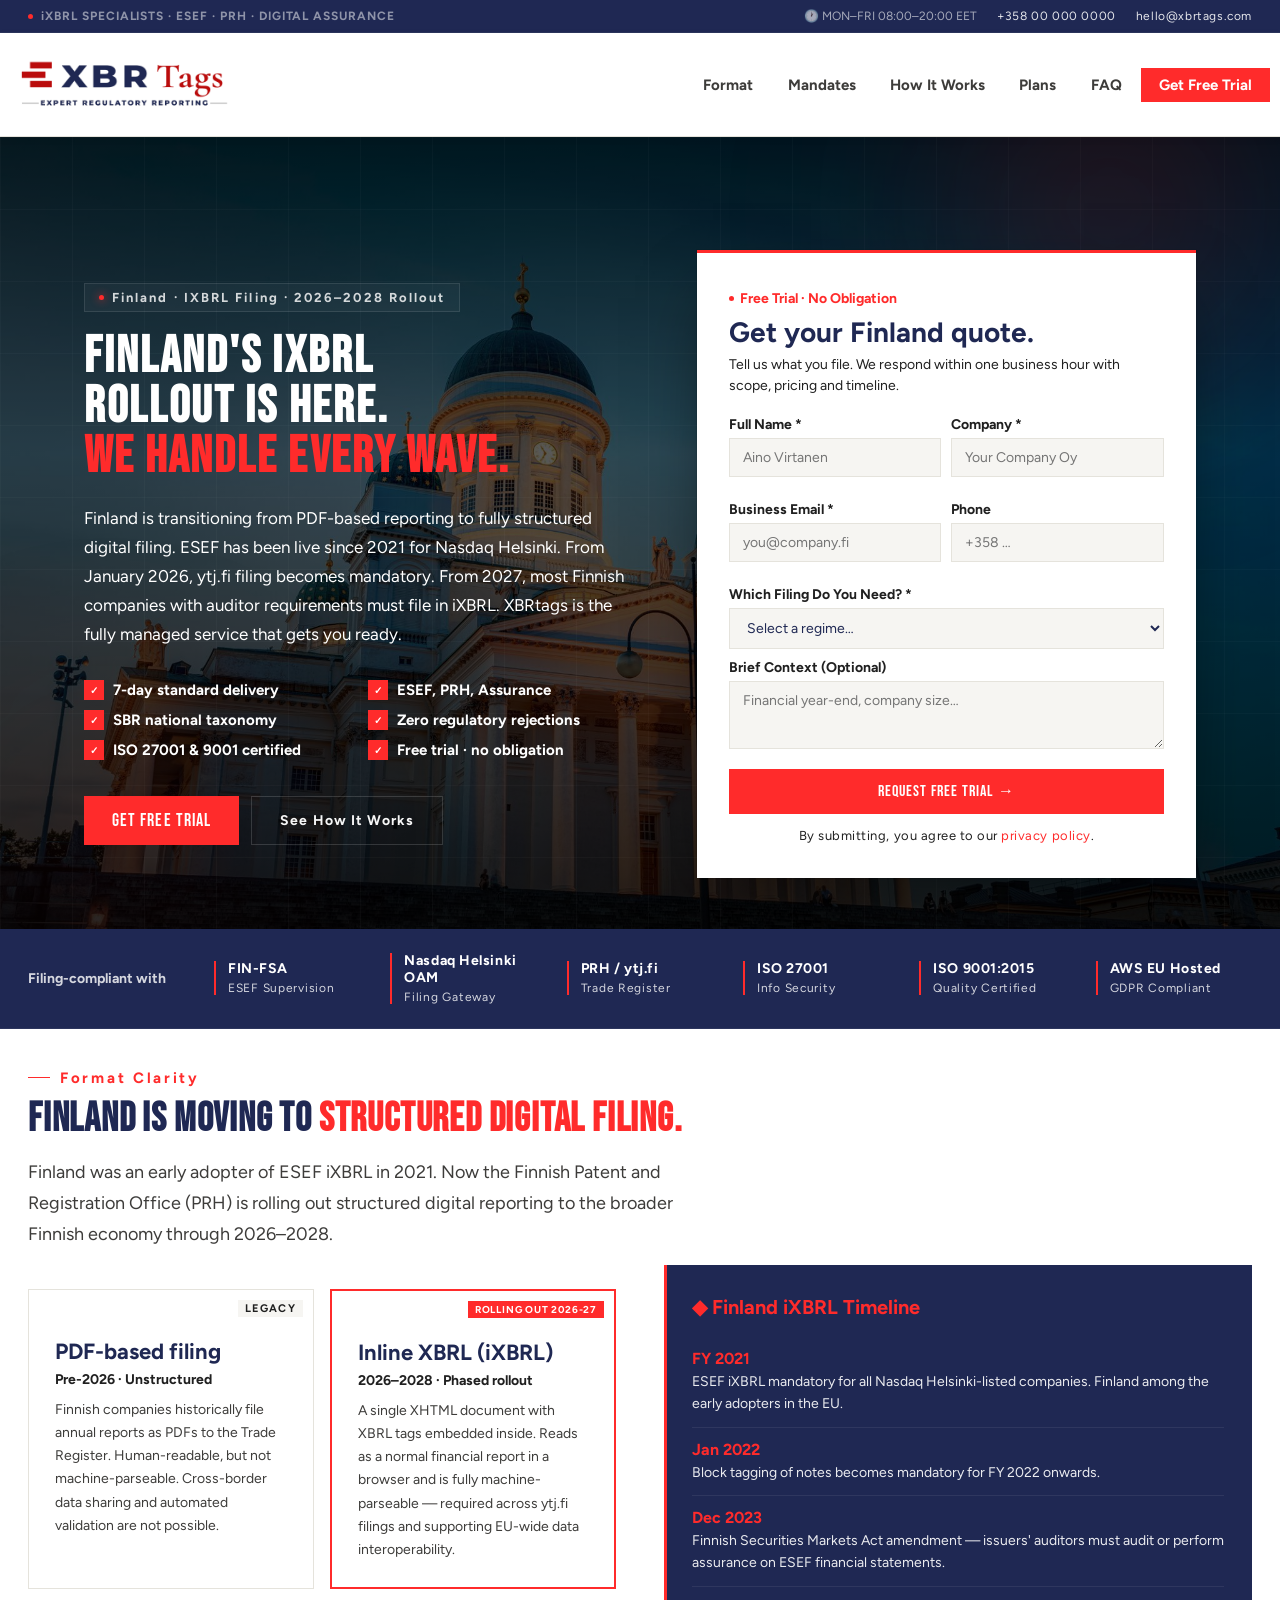
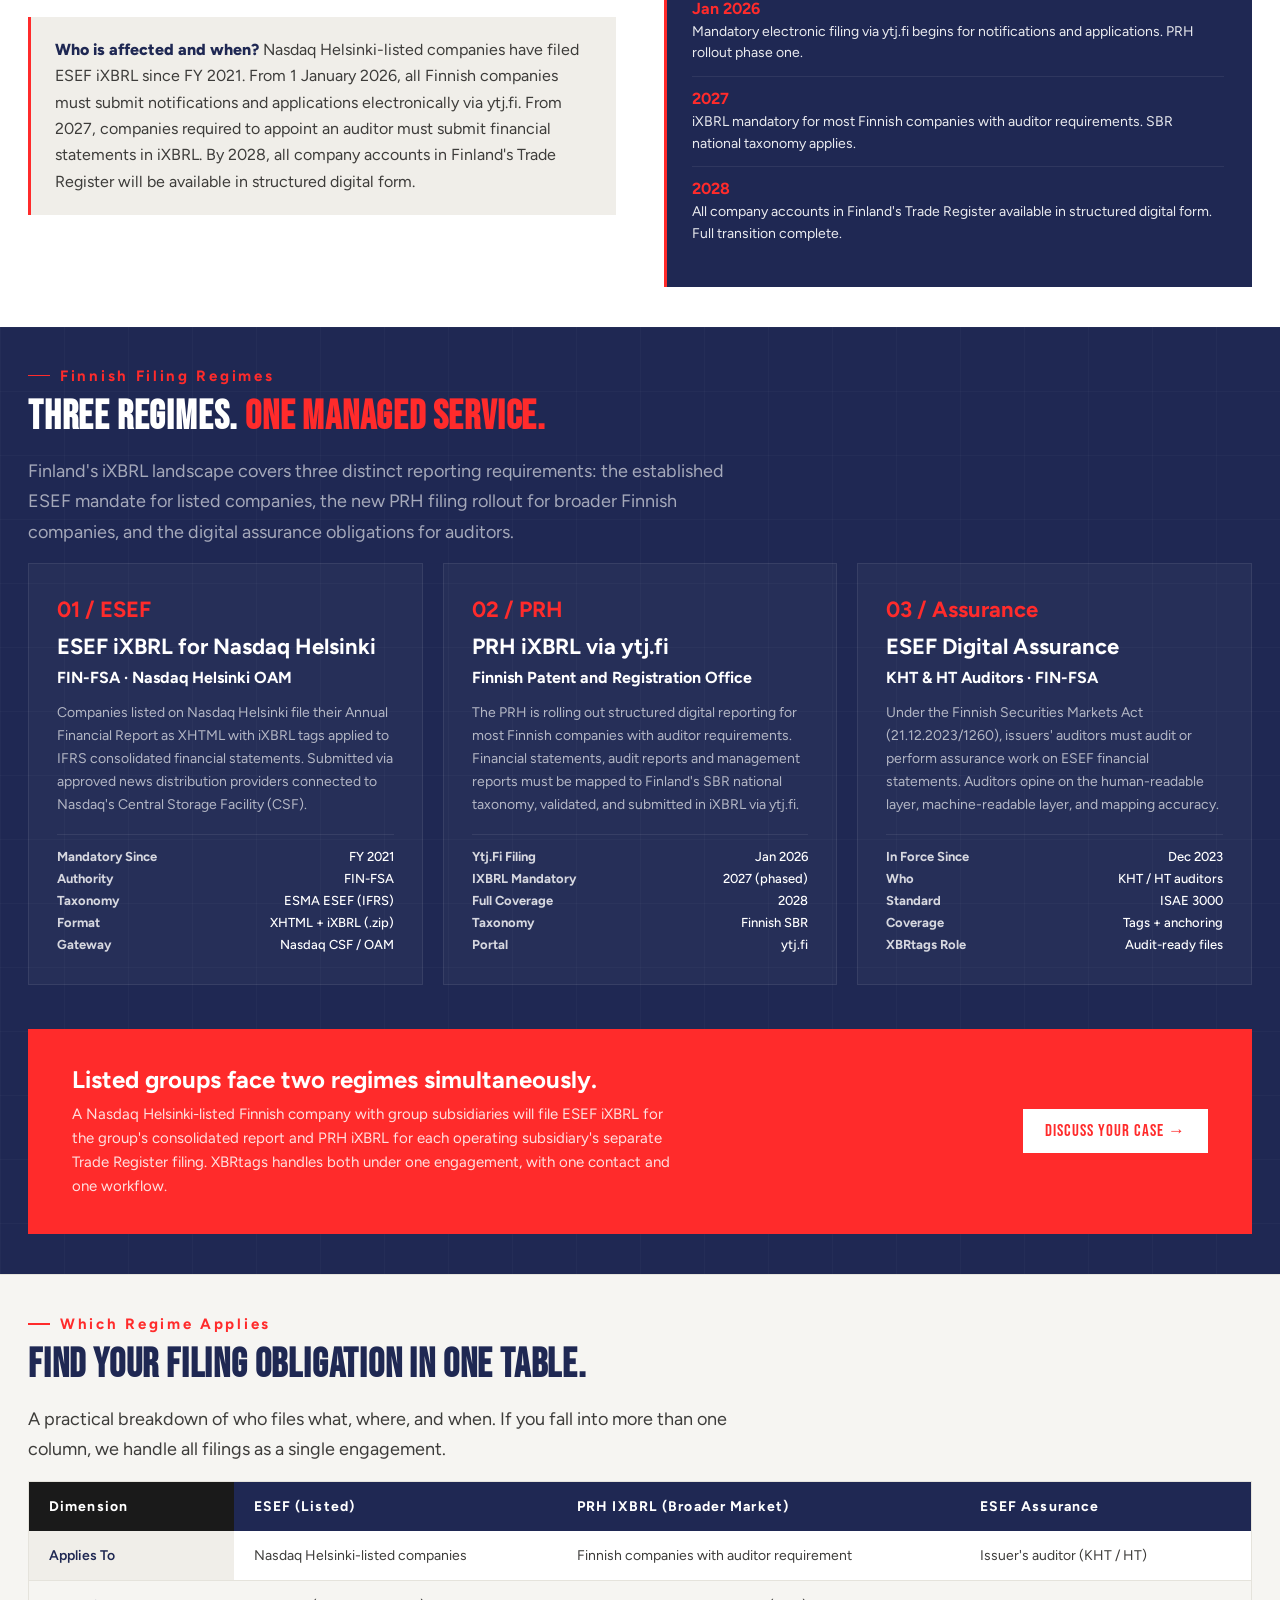
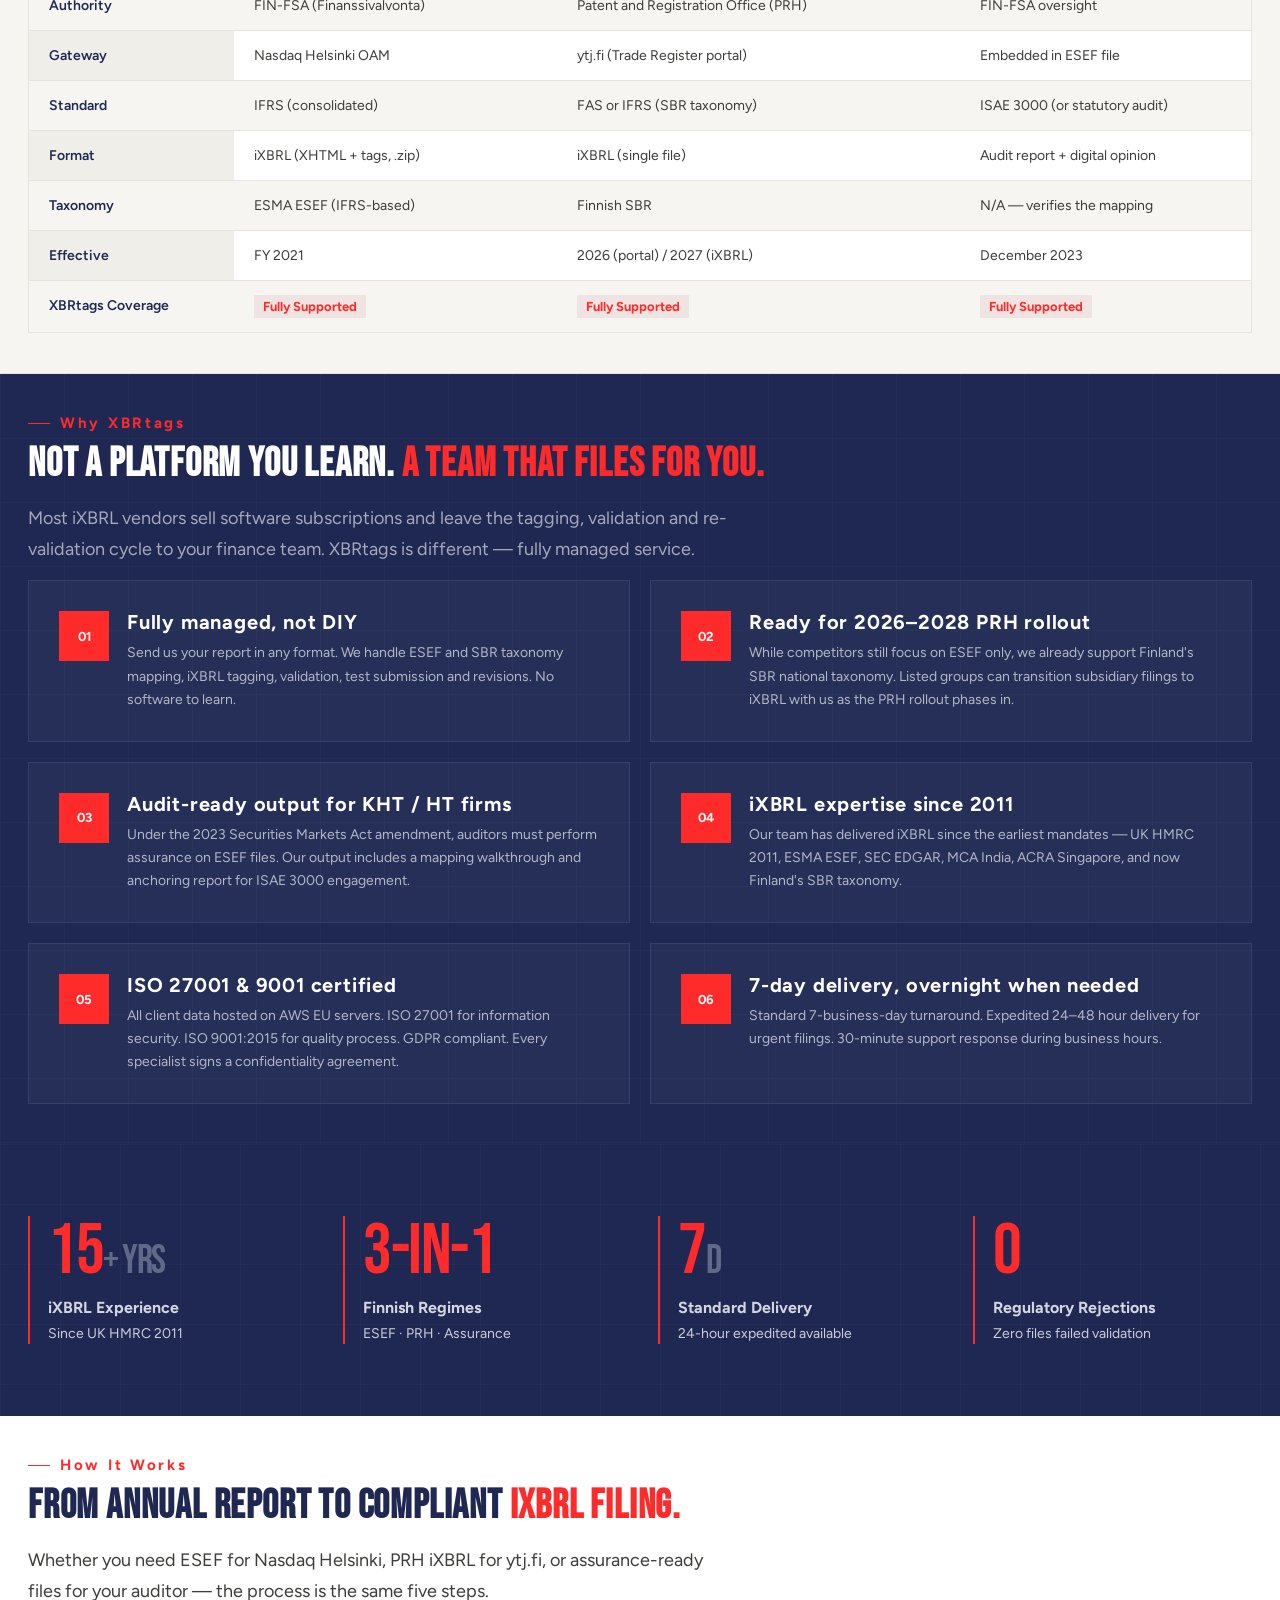
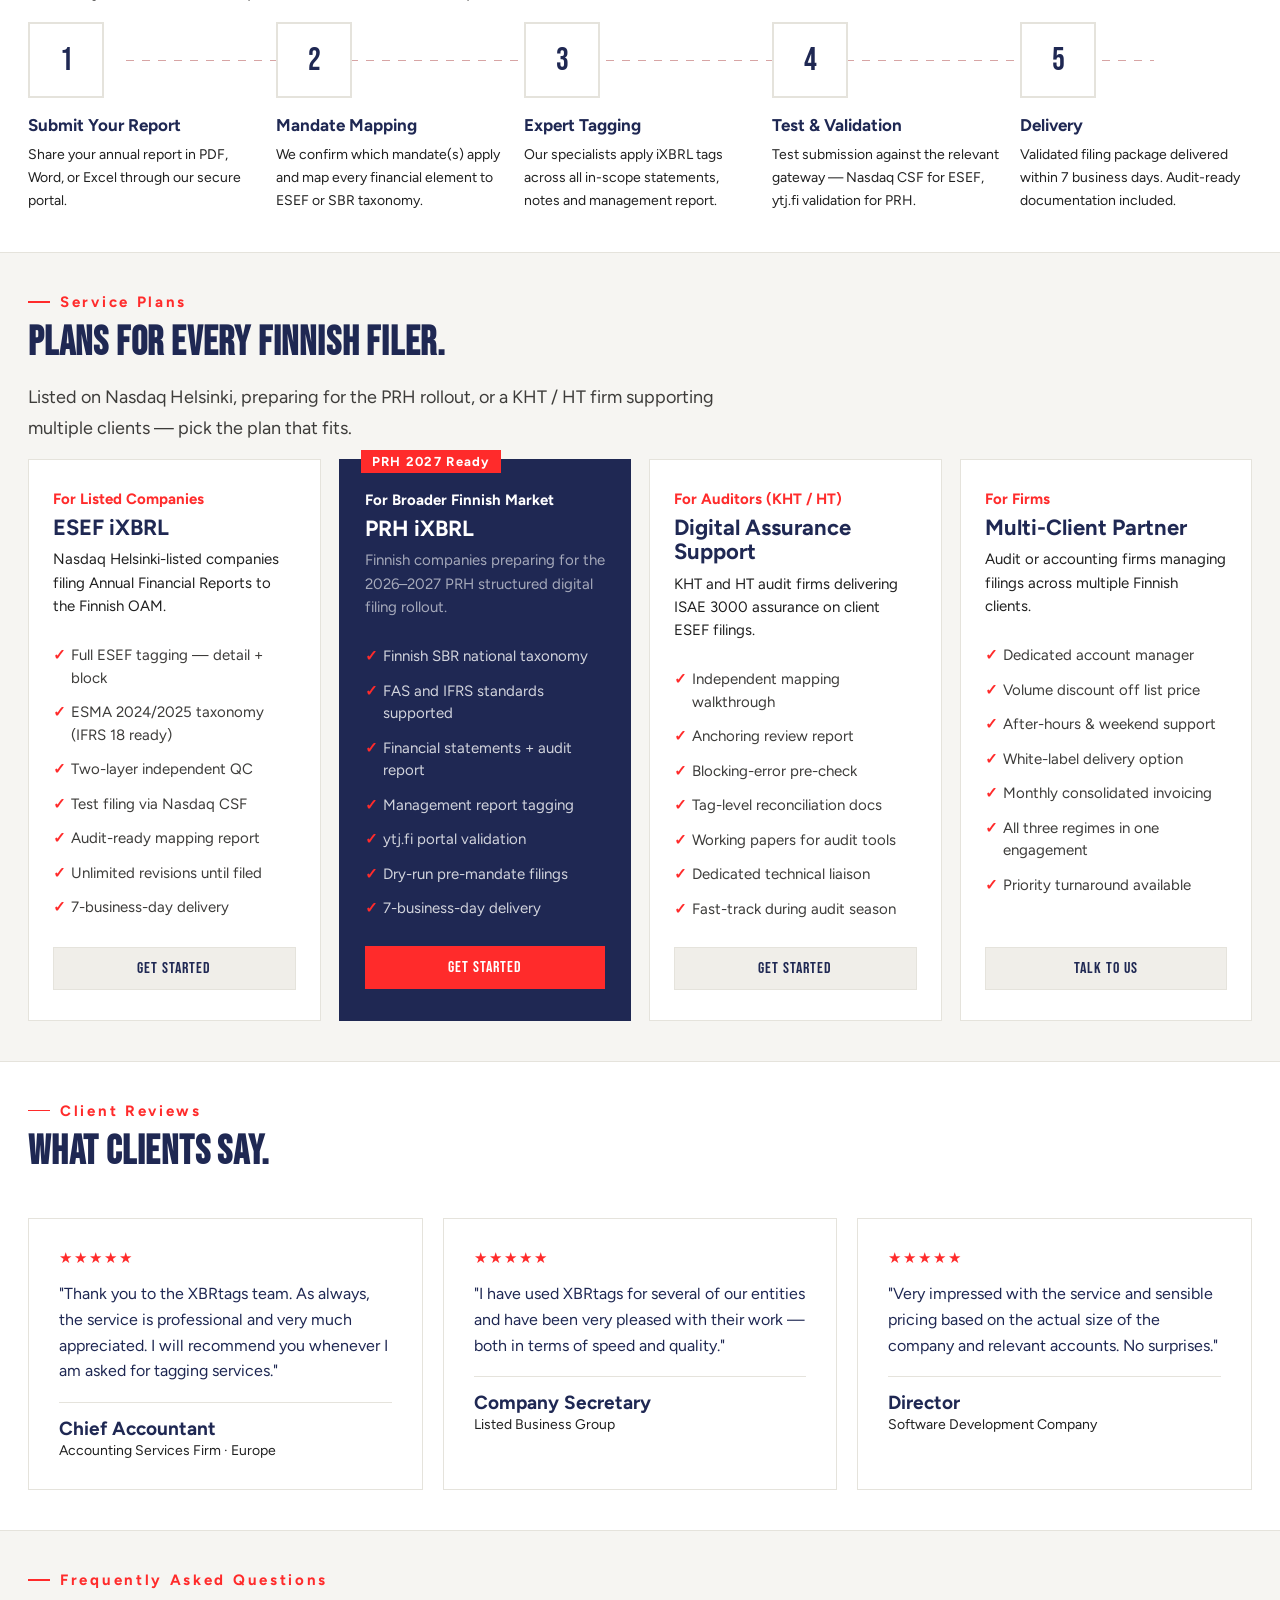
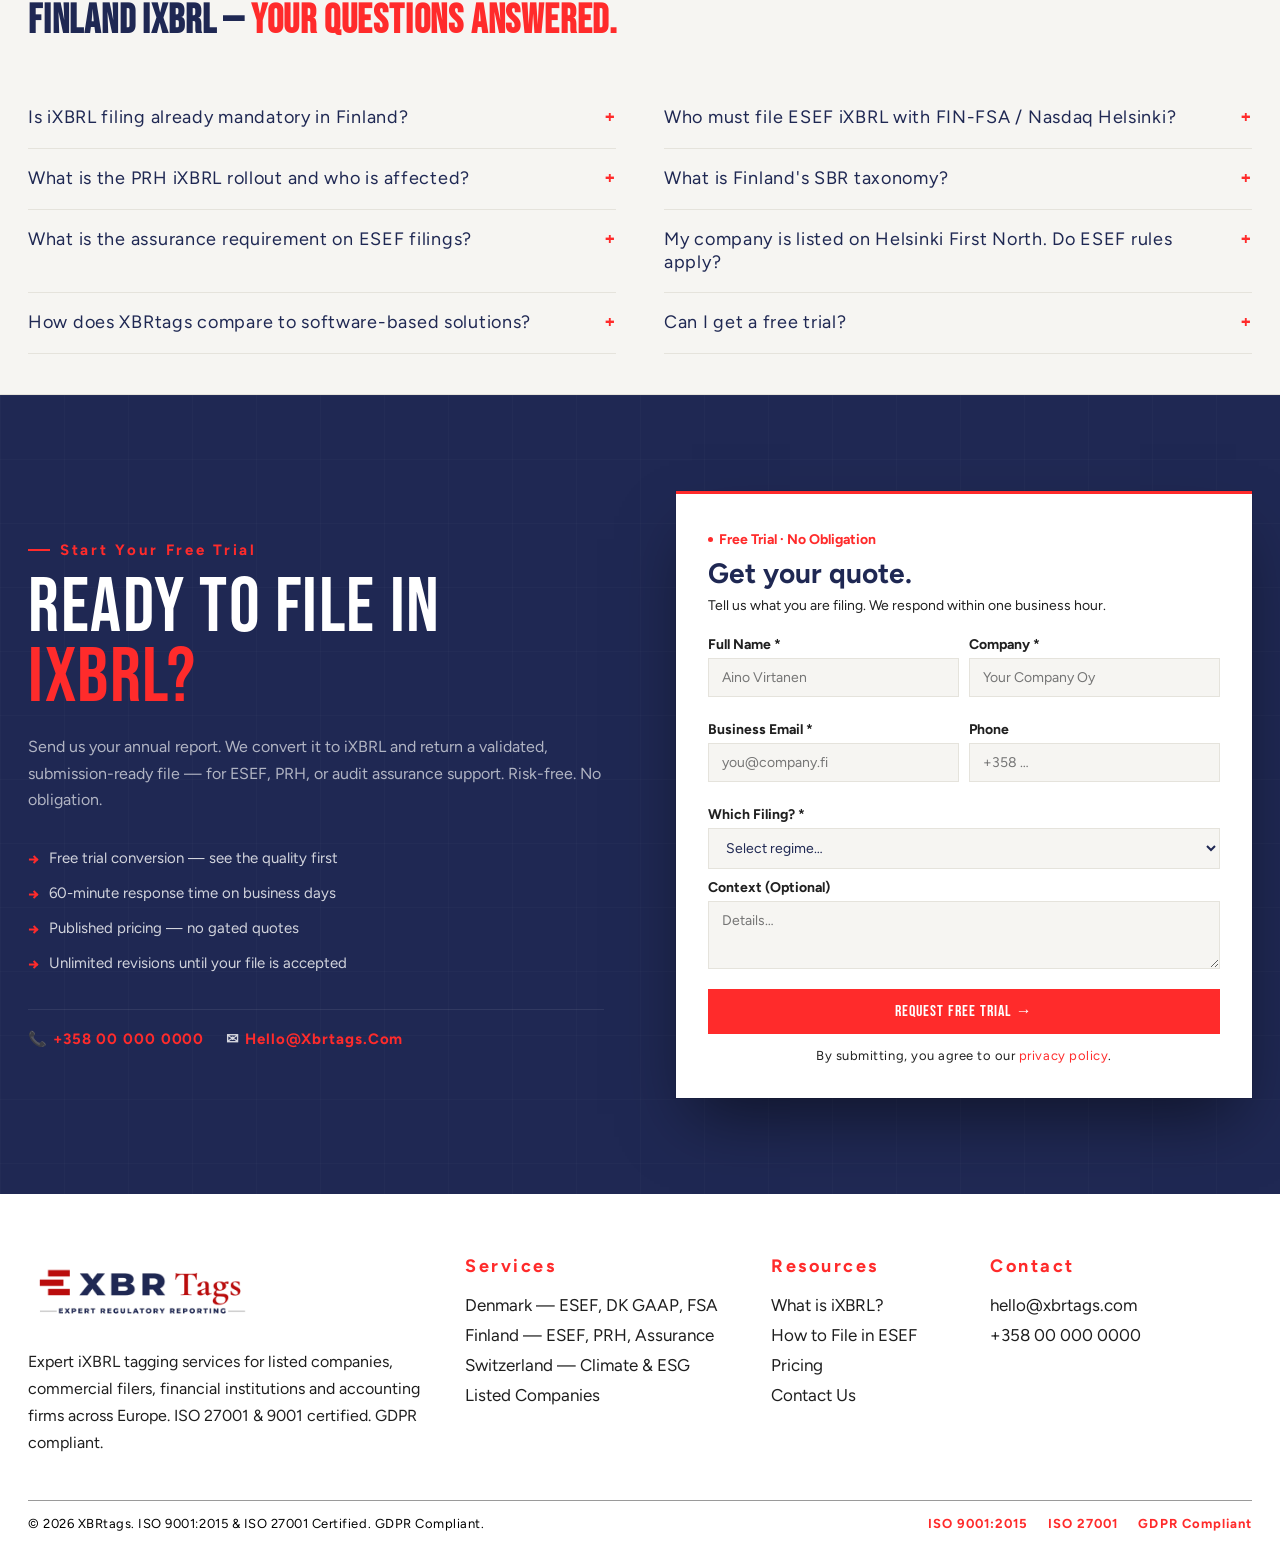
==== commit 1d2f1ded: "Denmark, Switzerland, finland - Added bg img and update font size in hero section" ====
--- a/finland/index.html
+++ b/finland/index.html
@@ -92,17 +92,17 @@
 .hero-eyebrow{display:inline-flex;align-items:center;gap:8px; font-size:13px;font-weight:700;text-transform:capitalize;letter-spacing:.16em;color:rgb(255 255 255 / 81%);margin-bottom:20px;padding:6px 14px;border:1px solid rgba(255,255,255,.1);border-radius:0;background:rgba(255,255,255,.04)}
 .hero-eyebrow::before{content:'';width:5px;height:5px;background:var(--r);border-radius:50%;box-shadow:0 0 8px var(--r);animation:pulse 2s ease-in-out infinite}
 @keyframes pulse{0%,100%{opacity:1}50%{opacity:.4}}
-.hero h1{font-family:var(--display);font-size:clamp(44px,5.5vw,90px);line-height:.92;letter-spacing:.02em;color:var(--w);margin-bottom:22px; }
-.hero h1 em{ font-style:normal;color:var(--r);font-size:clamp(44px,4.5vw,90px)}
-.hero-sub{font-size:17px;line-height:1.7;color:rgba(255,255,255,.65);margin-bottom:32px;max-width:540px}
+.hero h1{font-family:var(--display);font-size:clamp(44px,4vw,90px);line-height:.98;letter-spacing:.04em;color:var(--w);margin-bottom:22px; }
+.hero h1 em{ font-style:normal;color:var(--r);font-size:clamp(44px,4vw,90px);letter-spacing:.04em;}
+.hero-sub{font-size:17px;line-height:1.7;color:rgb(255, 255, 255);margin-bottom:32px;max-width:540px}
 .hero-checks{display:grid;grid-template-columns:1fr 1fr;gap:10px 20px;margin-bottom:36px}
-.hero-chk{display:flex;align-items:center;gap:9px; font-size:15px;color:rgba(255,255,255,.7);font-weight:700;}
+.hero-chk{display:flex;align-items:center;gap:9px; font-size:15px;color:rgb(255, 255, 255);font-weight:700;}
 .hero-chk::before{content:'✓';width:20px;height:20px;min-width:20px;background:var(--r);color:var(--w);border-radius:0;display:flex;align-items:center;justify-content:center;font-size:10px;font-weight:800}
 .hero-btns{display:flex;gap:12px;flex-wrap:wrap}
 .btn-primary{background:var(--r);color:var(--w);padding:14px 28px;font-family:var(--display);font-size:18px;letter-spacing:.06em;border:none;cursor:pointer;transition:all .18s;display:inline-flex;align-items:center;gap:8px}
 .btn-primary:hover{background:var(--r2);transform:translateY(-1px)}
 .btn-primary:disabled{opacity:.6;cursor:not-allowed;transform:none}
-.btn-outline{background:transparent;color:rgba(255,255,255,.6);padding:14px 28px; font-size:14px;font-weight:700;letter-spacing:.08em;text-transform:capitalize;border:1.5px solid rgba(255,255,255,.15);cursor:pointer;transition:all .18s;display:inline-flex;align-items:center;gap:8px}
+.btn-outline{background:transparent;color:rgba(255, 255, 255, 0.964);padding:14px 28px; font-size:14px;font-weight:700;letter-spacing:.08em;text-transform:capitalize;border:1.5px solid rgba(255,255,255,.15);cursor:pointer;transition:all .18s;display:inline-flex;align-items:center;gap:8px}
 .btn-outline:hover{border-color:rgba(255, 255, 255, 0.882);color:var(--w)}
 
 /* HERO FORM */
@@ -146,7 +146,7 @@
 .sec-dark-bg{position:absolute;inset:0;background-image:linear-gradient(rgba(255,255,255,.025) 1px,transparent 1px),linear-gradient(90deg,rgba(255,255,255,.025) 1px,transparent 1px);background-size:64px 64px;pointer-events:none}
 .sec-eyebrow{ font-size:15px;font-weight:700;text-transform:capitalize;letter-spacing:.18em;color:var(--r);margin-bottom:14px;display:flex;align-items:center;gap:10px}
 .sec-eyebrow::before{content:'';width:22px;height:1.5px;background:var(--r);flex-shrink:0}
-.sec-title{font-family:var(--display);font-size:clamp(40px,4.5vw,72px);letter-spacing:.02em;line-height:.92;color:var(--k);margin-bottom:20px;max-width:800px}
+.sec-title{font-family:var(--display);font-size:clamp(40px,3vw,72px);letter-spacing:.02em;line-height:.92;color:var(--k);margin-bottom:20px;max-width:800px}
 .sec-title em{ font-style:normal;color:var(--r)}
 .sec-dark .sec-title{color:var(--w)}
 .sec-intro{font-size:18px;color:var(--g4);max-width:700px;line-height:1.7;margin-bottom:16px}
@@ -405,7 +405,10 @@
 </div>
 
 <!-- HERO -->
-<div class="hero" id="enquiry">
+<div class="hero" id="enquiry" style="background-image: linear-gradient(to bottom,
+            rgba(0, 0, 0, 0.85) 0%,
+            rgba(0, 0, 0, 0.65) 40%,
+            rgba(0, 0, 0, 0.85) 100%), url('./assets/img/finland-hero-banner.jpeg'); background-size: cover; background-position: center; background-repeat: no-repeat;">
   <div style="position:absolute;inset:0"><div class="hero-grid-pat"></div><div class="hero-orb hero-orb-1"></div><div class="hero-orb hero-orb-2"></div></div>
   <div class="wrap hero-inner">
     <div class="rv in">
